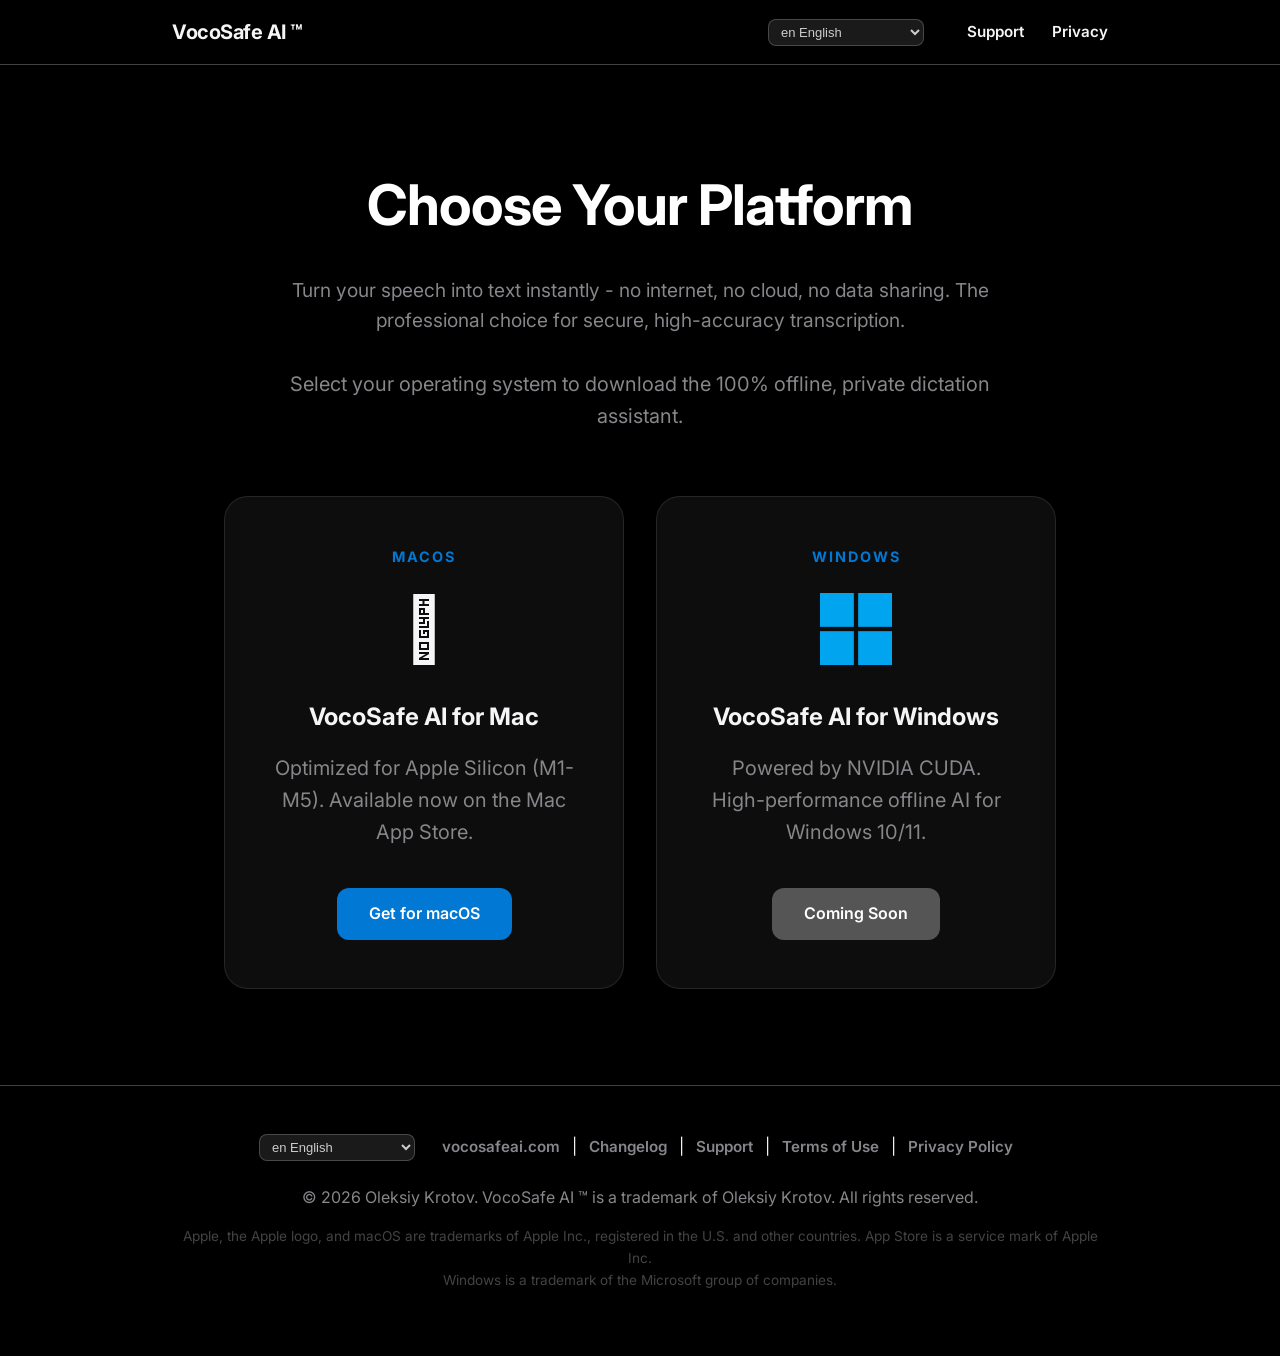
==== index.html @ f7837460 "Initial Release: VocoSafe AI Website v1.1.1 (Privacy & Footer updates)" ====
<!DOCTYPE html>
<html lang="en">
<head>
    <meta charset="UTF-8">
    <meta name="viewport" content="width=device-width, initial-scale=1.0">
    <title>VocoSafe AI &trade; - Select Your Platform</title>
    <link rel="stylesheet" href="style.css">
    <link href="https://fonts.googleapis.com/css2?family=Inter:wght@400;600;700&display=swap" rel="stylesheet">
    <style>
        .fork-container {
            display: flex;
            gap: 2rem;
            justify-content: center;
            align-items: stretch;
            margin-top: 4rem;
            flex-wrap: wrap;
        }
        .fork-card {
            background: rgba(255, 255, 255, 0.05);
            border: 1px solid rgba(255, 255, 255, 0.1);
            border-radius: 24px;
            padding: 3rem;
            width: 400px;
            text-align: center;
            transition: transform 0.3s ease, border-color 0.3s ease;
            text-decoration: none;
            color: inherit;
            display: flex;
            flex-direction: column;
            align-items: center;
        }
        .icon-container {
            height: 90px;
            display: flex;
            align-items: center;
            justify-content: center;
            margin-bottom: 1.5rem;
        }
        .fork-card:hover {
            transform: translateY(-10px);
            border-color: #0078d4;
            background: rgba(0, 120, 212, 0.05);
        }
        .platform-icon {
            font-size: 4rem;
            margin-bottom: 1.5rem;
            display: block;
        }
        .platform-label {
            font-size: 0.9rem;
            font-weight: bold;
            color: #0078d4;
            text-transform: uppercase;
            letter-spacing: 2px;
            margin-bottom: 1rem;
        }
        .btn-fork {
            display: inline-block;
            margin-top: auto;
            padding: 0.8rem 2rem;
            border-radius: 12px;
            font-weight: 600;
            background: #0078d4;
            color: white;
        }
        .lang-switcher {
            background: rgba(255,255,255,0.1);
            border: 1px solid rgba(255,255,255,0.2);
            color: #ccc;
            border-radius: 8px;
            padding: 4px 8px;
            font-size: 13px;
            cursor: pointer;
            margin-right: 15px;
            outline: none;
        }
        .lang-switcher:hover { border-color: #0078d4; }
        .lang-switcher option { background: #1a1a1a; color: #fff; }
    </style>
    <script>
        function changeLang(val) {
            console.log("Language changed to: " + val);
        }
    </script>
</head>
<body>
    <header>
        <div class="container">
            <div class="logo">VocoSafe AI &trade;</div>
            <nav>
                <select id="lang-select-header" class="lang-switcher" onchange="changeLang(this.value)">
                    <option value="en">en English</option>
                    <option value="ar">ar العربية</option>
                    <option value="de">de Deutsch</option>
                    <option value="es">es Español</option>
                    <option value="fr">fr Français</option>
                    <option value="hi">hi हिन्दी</option>
                    <option value="id">id Bahasa Indonesia</option>
                    <option value="it">it Italiano</option>
                    <option value="jp">jp 日本語</option>
                    <option value="ko">ko 한국어</option>
                    <option value="nl">nl Nederlands</option>
                    <option value="pl">pl Polski</option>
                    <option value="pt">pt Português</option>
                    <option value="ru">ru Русский</option>
                    <option value="tr">tr Türkçe</option>
                    <option value="uk">uk Українська</option>
                    <option value="vi">vi Tiếng Việt</option>
                    <option value="zh">zh 中文</option>
                </select>
                <a href="support.html">Support</a>
                <a href="privacy.html">Privacy</a>
            </nav>
        </div>
    </header>

    <section class="hero">
        <div class="container">
            <h1>Choose Your Platform</h1>
            <p style="font-size: 1.2rem; max-width: 800px; margin: 0 auto 2rem auto; line-height: 1.6;">
                Turn your speech into text instantly - no internet, no cloud, no data sharing. The professional choice for secure, high-accuracy transcription.
            </p>
            <p>Select your operating system to download the 100% offline, private dictation assistant.</p>
            
                        <div class="fork-container">
                <a href="mac.html" class="fork-card">
                    <div class="platform-label">macOS</div>
                    <div class="icon-container">
                        <span class="platform-icon" style="margin-bottom: 0;"></span>
                    </div>
                    <h2>VocoSafe AI for Mac</h2>
                    <p>Optimized for Apple Silicon (M1-M5). Available now on the Mac App Store.</p>
                    <span class="btn-fork">Get for macOS</span>
                </a>
                
                <a href="windows.html" class="fork-card">
                    <div class="platform-label">Windows</div>
                    <div class="icon-container">
                        <svg viewBox="0 0 100 100" width="4.5rem" height="4.5rem" style="margin: 0; display: block;">
                            <rect x="0" y="0" width="47" height="47" fill="#00a4ef"/>
                            <rect x="53" y="0" width="47" height="47" fill="#00a4ef"/>
                            <rect x="0" y="53" width="47" height="47" fill="#00a4ef"/>
                            <rect x="53" y="53" width="47" height="47" fill="#00a4ef"/>
                        </svg>
                    </div>
                    <h2>VocoSafe AI for Windows</h2>
                    <p>Powered by NVIDIA CUDA. High-performance offline AI for Windows 10/11.</p>
                    <span class="btn-fork" style="background: #555;">Coming Soon</span>
                </a>
            </div>
        </div>
    </section>

    <footer>
        <div class="container">
            <nav style="margin-bottom: 1.5rem;">
                <select id="lang-select-footer" class="lang-switcher" onchange="changeLang(this.value)">
                    <option value="en">en English</option>
                    <option value="ar">ar العربية</option>
                    <option value="de">de Deutsch</option>
                    <option value="es">es Español</option>
                    <option value="fr">fr Français</option>
                    <option value="hi">hi हिन्दी</option>
                    <option value="id">id Bahasa Indonesia</option>
                    <option value="it">it Italiano</option>
                    <option value="jp">jp 日本語</option>
                    <option value="ko">ko 한국어</option>
                    <option value="nl">nl Nederlands</option>
                    <option value="pl">pl Polski</option>
                    <option value="pt">pt Português</option>
                    <option value="ru">ru Русский</option>
                    <option value="tr">tr Türkçe</option>
                    <option value="uk">uk Українська</option>
                    <option value="vi">vi Tiếng Việt</option>
                    <option value="zh">zh 中文</option>
                </select>
                <a href="https://vocosafeai.com">vocosafeai.com</a> | 
                <a href="changelog.html">Changelog</a> | <a href="support.html">Support</a> | 
                <a href="terms.html">Terms of Use</a> | <a href="privacy.html">Privacy Policy</a>
            </nav>
            <p>&copy; 2026 Oleksiy Krotov. VocoSafe AI &trade; is a trademark of Oleksiy Krotov. All rights reserved.</p>
            <p class="small-text" style="opacity: 0.5; margin-top: 10px;">
                Apple, the Apple logo, and macOS are trademarks of Apple Inc., registered in the U.S. and other countries. App Store is a service mark of Apple Inc.<br>
                Windows is a trademark of the Microsoft group of companies.
            </p>
        </div>
    </footer>
</body>
</html>
---- style.css ----
/* Global Styles */
:root {
    --bg-color: #000000;
    --text-color: #f5f5f7;
    --text-dim: #86868b;
    --card-bg: #1d1d1f;
    --primary-btn: #2997ff;
    --primary-btn-hover: #0077ed;
    --border-color: #424245;
}

* {
    margin: 0;
    padding: 0;
    box-sizing: border-box;
}

body {
    font-family: 'Inter', -apple-system, BlinkMacSystemFont, "Segoe UI", Roboto, Helvetica, Arial, sans-serif;
    background-color: var(--bg-color);
    color: var(--text-color);
    line-height: 1.6;
}

h1, h2, h3 {
    font-weight: 700;
    margin-bottom: 1rem;
}

p {
    margin-bottom: 1.5rem;
    color: var(--text-dim);
}

.small-text {
    font-size: 0.85rem;
    color: var(--text-dim);
}

.center {
    text-align: center;
}

/* Layout & Components */
.container {
    max-width: 1000px;
    margin: 0 auto;
    padding: 0 2rem;
}

header {
    background-color: rgba(0, 0, 0, 0.8);
    backdrop-filter: blur(10px);
    position: sticky;
    top: 0;
    z-index: 100;
    border-bottom: 1px solid var(--border-color);
    padding: 1rem 0;
}

header .container {
    display: flex;
    justify-content: space-between;
    align-items: center;
}

.logo {
    font-size: 1.25rem;
    font-weight: 700;
    letter-spacing: -0.5px;
}

nav a {
    color: var(--text-color);
    text-decoration: none;
    margin-left: 1.5rem;
    font-weight: 600;
    font-size: 0.95rem;
    transition: color 0.2s;
}

nav a:hover, nav a.active {
    color: var(--primary-btn);
}

/* Buttons */
.btn-primary, .btn-secondary, .btn-sm {
    display: inline-block;
    padding: 0.75rem 1.5rem;
    border-radius: 8px;
    font-weight: 600;
    text-decoration: none;
    transition: background-color 0.2s, transform 0.1s;
}

.btn-primary {
    background-color: var(--primary-btn);
    color: white;
    border: none;
}

.btn-primary:hover {
    background-color: var(--primary-btn-hover);
}

.btn-secondary {
    background-color: var(--card-bg);
    color: white;
    border: 1px solid var(--border-color);
}

.btn-secondary:hover {
    background-color: var(--border-color);
}

.btn-sm {
    padding: 0.4rem 1rem;
    font-size: 0.9rem;
    background-color: var(--primary-btn);
    color: white;
}

.btn-sm:hover {
    background-color: var(--primary-btn-hover);
    color: white;
}

/* Hero Section */
.hero {
    text-align: center;
    padding: 6rem 0 2rem; /* reduced bottom padding */
}

.hero h1 {
    font-size: 3.5rem;
    letter-spacing: -1px;
    color: #fff;
    max-width: 800px;
    margin: 0 auto 1.5rem;
}

.hero p {
    font-size: 1.25rem;
    max-width: 700px; /* slightly wider */
    margin: 0 auto 2.5rem;
}

.cta-buttons {
    margin-bottom: 1.5rem;
}

/* Screenshot Section */
.screenshot {
    padding: 0 0 4rem;
    text-align: center;
}

.app-mockup {
    background-color: #111;
    border-radius: 20px;
    padding: 10px;
    border: 1px solid var(--border-color);
    box-shadow: 0 30px 60px rgba(0,0,0,0.5);
    max-width: 900px;
    margin: 0 auto;
    overflow: hidden;
}

.app-mockup img {
    width: 100%;
    height: auto;
    border-radius: 12px;
    display: block;
}

/* Features Grid */
.features, .pricing {
    padding: 4rem 0;
}

.features h2, .pricing h2 {
    text-align: center;
    font-size: 2.5rem;
    margin-bottom: 3rem;
    color: #fff;
}

.grid {
    display: grid;
    grid-template-columns: repeat(auto-fit, minmax(300px, 1fr));
    gap: 2rem;
}

.pricing-grid {
    display: grid;
    grid-template-columns: repeat(2, 1fr);
    gap: 2rem;
    max-width: 800px;
    margin: 0 auto;
}

.card-wide {
    grid-column: span 2;
}

.card {
    background-color: var(--card-bg);
    padding: 2.5rem;
    border-radius: 16px;
    border: 1px solid var(--border-color);
}

.card h3 {
    color: #fff;
    font-size: 1.25rem;
}

/* Pricing Special */
.pricing .card {
    text-align: center;
    position: relative;
    display: flex;
    flex-direction: column;
}

.pricing .price {
    font-size: 3rem;
    font-weight: 700;
    color: #fff;
    margin-bottom: 1rem;
}

.pricing .price span {
    font-size: 1.25rem;
    color: var(--text-dim);
    font-weight: 600;
}

.pricing .card.popular {
    border-color: var(--primary-btn);
    background-color: #222;
}

.badge {
    position: absolute;
    top: -12px;
    left: 50%;
    transform: translateX(-50%);
    background-color: var(--primary-btn);
    color: white;
    padding: 0.25rem 1rem;
    border-radius: 20px;
    font-size: 0.8rem;
    font-weight: 700;
    text-transform: uppercase;
}

.pricing .btn-primary, .pricing .btn-secondary {
    margin-top: auto; /* push to bottom */
}

/* Content Pages (Privacy, Support) */
.content-page {
    padding: 4rem 0;
}

.content-page h1 {
    font-size: 3rem;
    color: #fff;
    margin-bottom: 0.5rem;
}

.content-page h2 {
    color: #fff;
    margin-top: 3rem;
    border-bottom: 1px solid var(--border-color);
    padding-bottom: 0.5rem;
}

.content-page h3 {
    color: #fff;
    margin-top: 2rem;
}

.content-page ul {
    margin-bottom: 1.5rem;
    padding-left: 2rem;
    color: var(--text-dim);
}

.content-page ul li {
    margin-bottom: 0.5rem;
}

.content-page a {
    color: var(--primary-btn);
    text-decoration: none;
}

.content-page a:hover {
    text-decoration: underline;
}

.support-contact, .faq-section {
    background-color: var(--card-bg);
    padding: 2.5rem;
    border-radius: 16px;
    border: 1px solid var(--border-color);
    margin-top: 2rem;
}

.email-box {
    background-color: #000;
    padding: 1.5rem;
    border-radius: 8px;
    margin-bottom: 1rem;
    font-size: 1.2rem;
    text-align: center;
    border: 1px solid var(--border-color);
}

.email-box a {
    font-weight: 700;
}

.faq-item {
    margin-top: 2rem;
}

.faq-item h3 {
    margin-top: 0;
}

/* Footer */
footer {
    border-top: 1px solid var(--border-color);
    padding: 3rem 0;
    margin-top: 4rem;
    text-align: center;
}

footer p {
    margin-bottom: 1rem;
}

footer nav a {
    color: var(--text-dim);
    margin: 0 0.5rem;
}

footer nav a:hover {
    color: #fff;
}

/* Responsive */
@media (max-width: 768px) {
    header .container {
        flex-direction: column;
        gap: 1rem;
    }
    
    nav a {
        margin: 0 0.75rem;
    }
    
    .hero h1 {
        font-size: 2.5rem;
    }

    .pricing-grid {
        grid-template-columns: 1fr;
    }

    .card-wide {
        grid-column: span 1;
    }
}
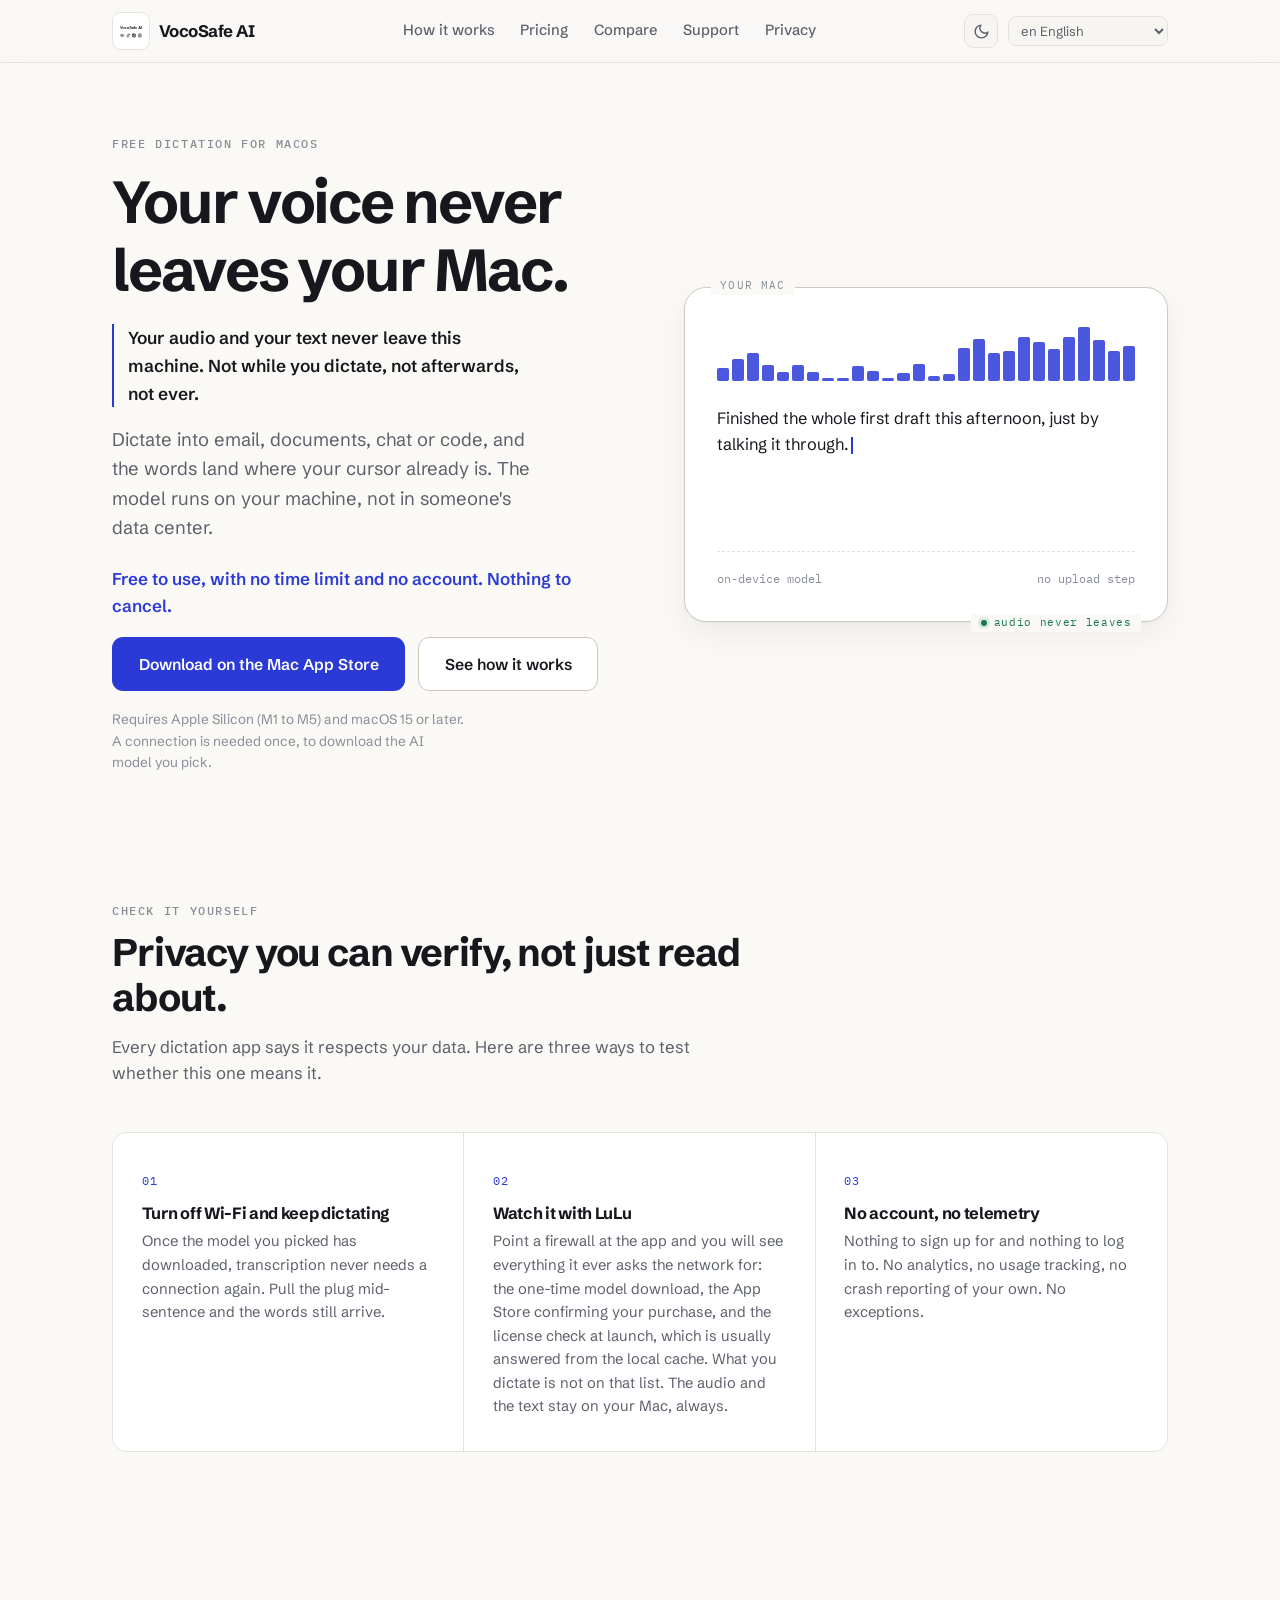
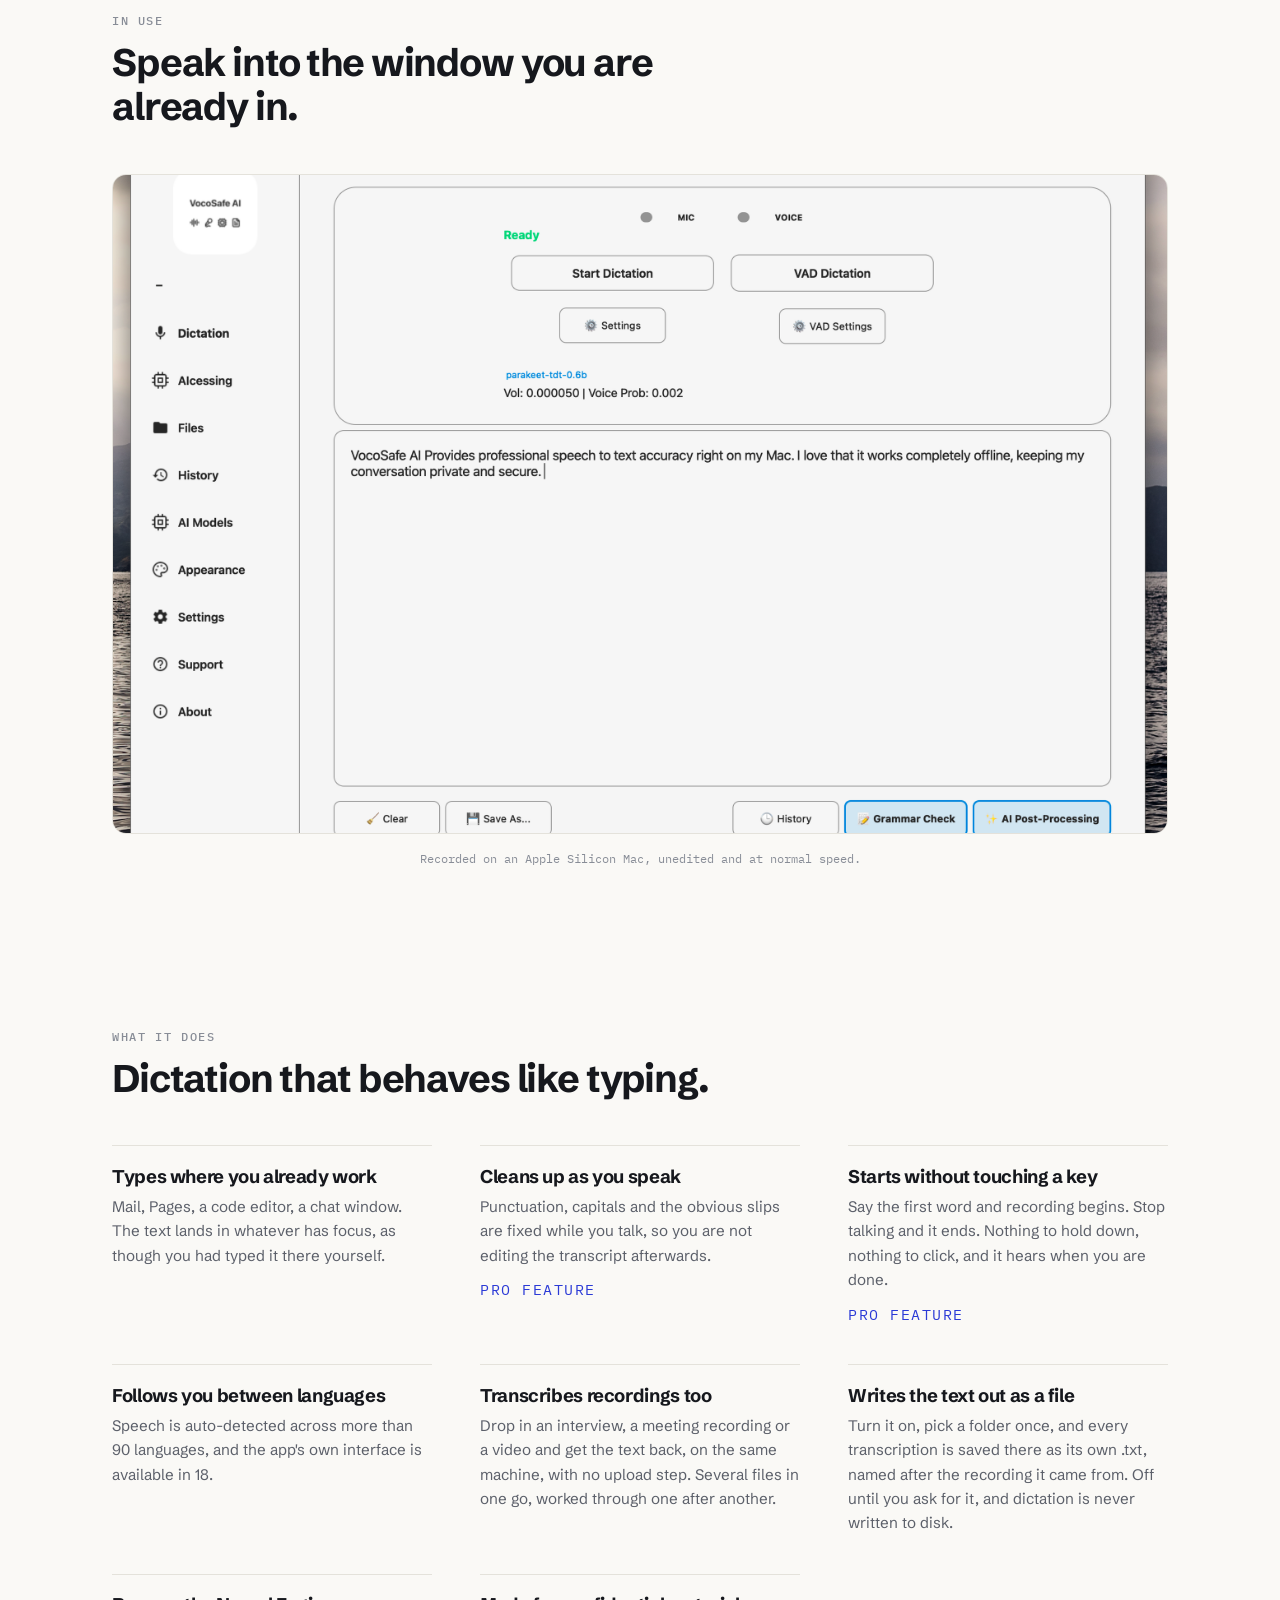
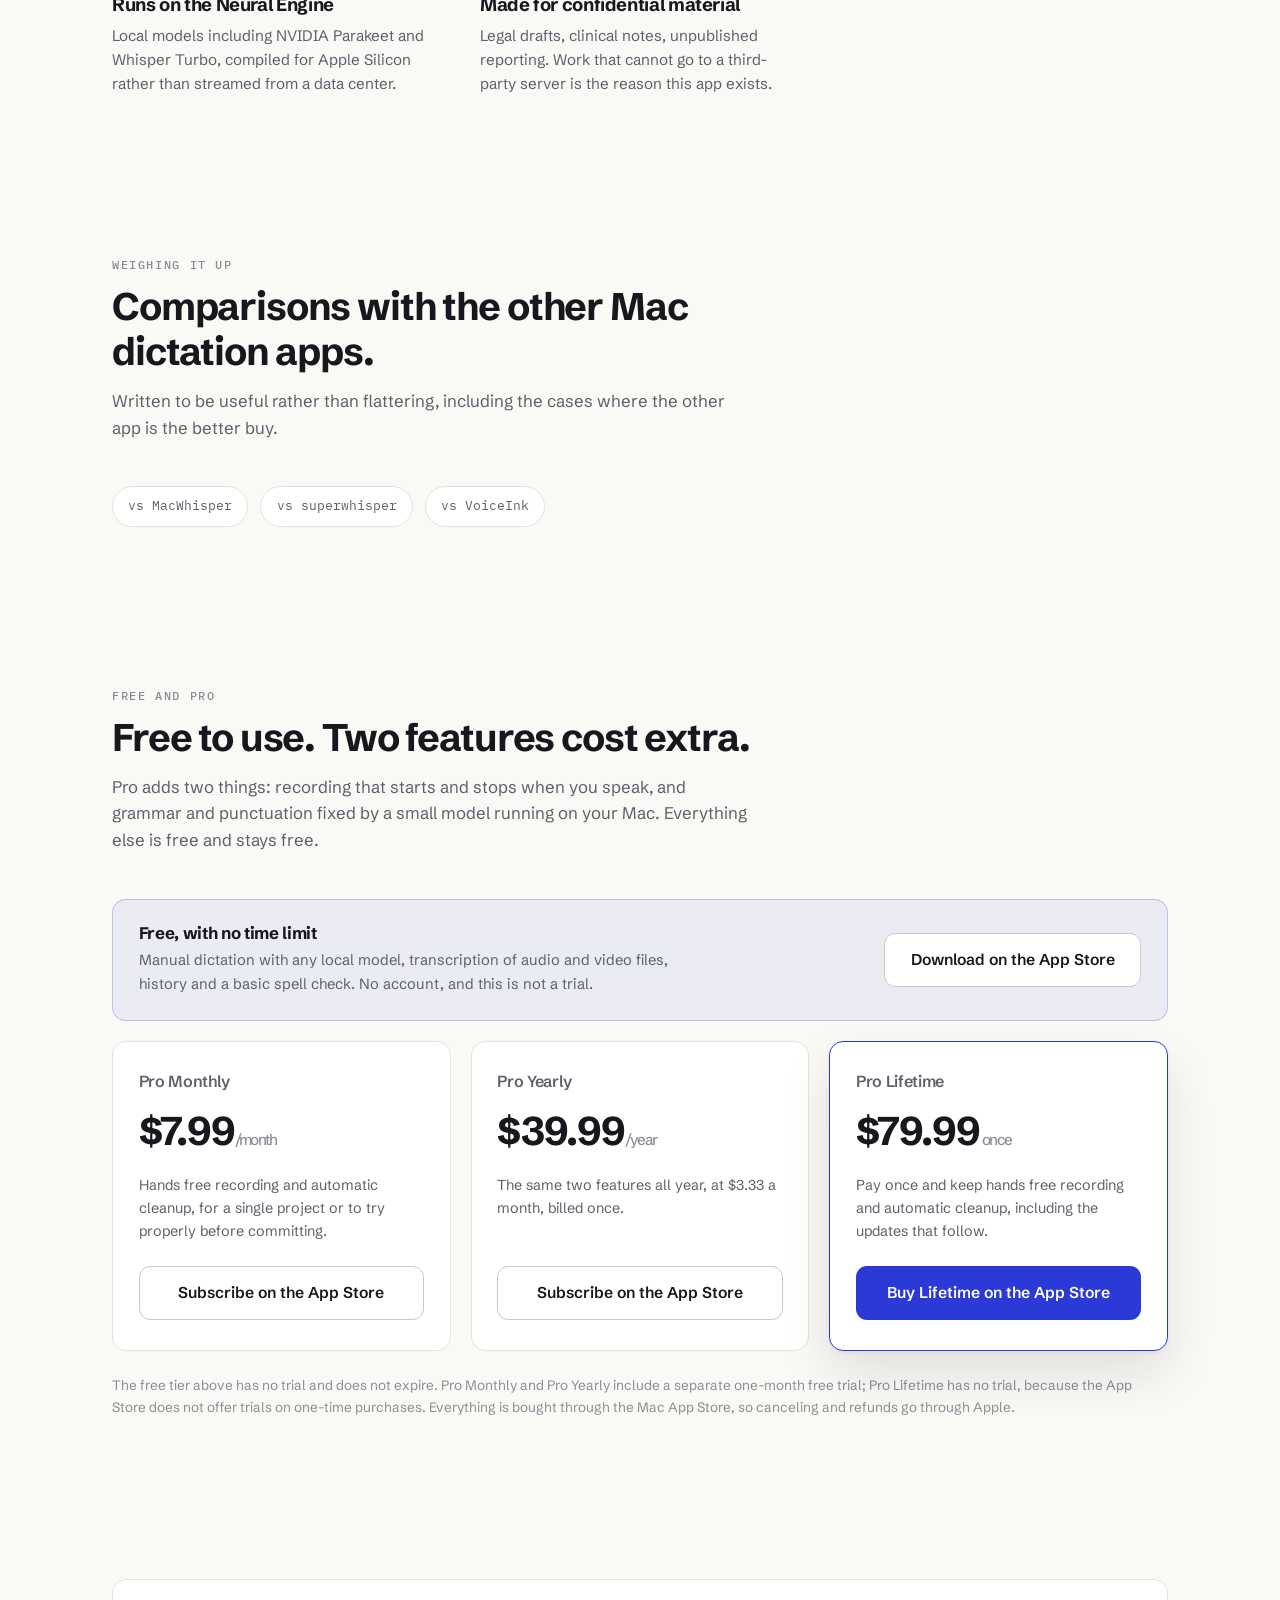
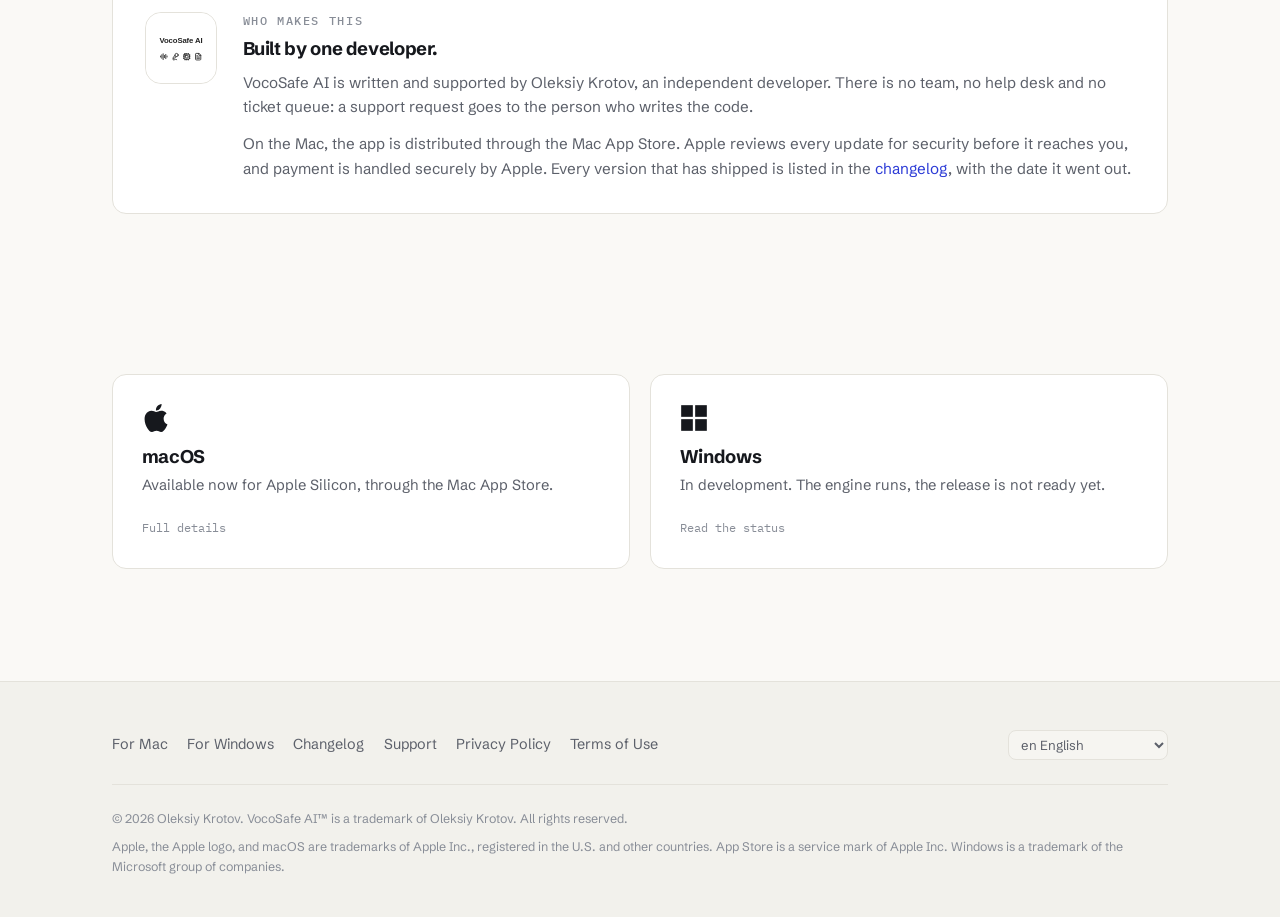
==== commit f57b1565: "website: publish" ====
--- a/index.html
+++ b/index.html
@@ -3,92 +3,86 @@
 <head>
     <meta charset="UTF-8">
     <meta name="viewport" content="width=device-width, initial-scale=1.0">
-    <title>VocoSafe AI &trade; - Select Your Platform</title>
+    <title>VocoSafe&nbsp;AI - free offline dictation for Mac</title>
+    <meta name="description" content="Free dictation for macOS that runs entirely on your own Mac. Speak and the text appears in whatever app you are using. No time limit, no account, no telemetry, nothing uploaded.">
+    <link rel="canonical" href="https://vocosafeai.com/">
+    <link rel="icon" type="image/png" sizes="32x32" href="images/favicon-32.png">
+    <link rel="apple-touch-icon" href="images/icon-180.png">
+    <meta property="og:type" content="website">
+    <meta property="og:site_name" content="VocoSafe AI">
+    <meta property="og:url" content="https://vocosafeai.com/">
+    <meta property="og:title" content="VocoSafe AI - free offline dictation for Mac">
+    <meta property="og:description" content="Free dictation for macOS that runs entirely on your own Mac. Speak and the text appears in whatever app you are using. No time limit, no account, no telemetry, nothing uploaded.">
+    <meta property="og:image" content="https://vocosafeai.com/images/og-image.png">
+    <meta property="og:image:width" content="1200">
+    <meta property="og:image:height" content="630">
+    <meta name="twitter:card" content="summary_large_image">
+    <meta name="twitter:title" content="VocoSafe AI - free offline dictation for Mac">
+    <meta name="twitter:description" content="Free dictation for macOS that runs entirely on your own Mac. Speak and the text appears in whatever app you are using. No time limit, no account, no telemetry, nothing uploaded.">
+    <meta name="twitter:image" content="https://vocosafeai.com/images/og-image.png">
+    <script>
+        // Runs before the first paint. As a file this would apply after
+        // it, and every dark-mode visitor would get a white flash.
+        (function () {
+            var forced = /[?&]theme=(light|dark)/.exec(location.search);
+            if (forced) {
+                document.documentElement.setAttribute("data-theme", forced[1]);
+                return;
+            }
+            try {
+                var saved = localStorage.getItem("vs-theme");
+                if (saved === "light" || saved === "dark") {
+                    document.documentElement.setAttribute("data-theme", saved);
+                }
+            } catch (e) {
+                // Private browsing blocks storage. Fall through to the system preference.
+            }
+        })();
+    </script>
+    <link rel="preconnect" href="https://fonts.googleapis.com">
+    <link rel="preconnect" href="https://fonts.gstatic.com" crossorigin>
+    <link href="https://fonts.googleapis.com/css2?family=Schibsted+Grotesk:wght@400;500;600;700&amp;family=IBM+Plex+Mono:wght@400;500&amp;display=swap" rel="stylesheet">
     <link rel="stylesheet" href="style.css">
-    <link href="https://fonts.googleapis.com/css2?family=Inter:wght@400;600;700&display=swap" rel="stylesheet">
-    <style>
-        .fork-container {
-            display: flex;
-            gap: 2rem;
-            justify-content: center;
-            align-items: stretch;
-            margin-top: 4rem;
-            flex-wrap: wrap;
-        }
-        .fork-card {
-            background: rgba(255, 255, 255, 0.05);
-            border: 1px solid rgba(255, 255, 255, 0.1);
-            border-radius: 24px;
-            padding: 3rem;
-            width: 400px;
-            text-align: center;
-            transition: transform 0.3s ease, border-color 0.3s ease;
-            text-decoration: none;
-            color: inherit;
-            display: flex;
-            flex-direction: column;
-            align-items: center;
-        }
-        .icon-container {
-            height: 90px;
-            display: flex;
-            align-items: center;
-            justify-content: center;
-            margin-bottom: 1.5rem;
-        }
-        .fork-card:hover {
-            transform: translateY(-10px);
-            border-color: #0078d4;
-            background: rgba(0, 120, 212, 0.05);
-        }
-        .platform-icon {
-            font-size: 4rem;
-            margin-bottom: 1.5rem;
-            display: block;
-        }
-        .platform-label {
-            font-size: 0.9rem;
-            font-weight: bold;
-            color: #0078d4;
-            text-transform: uppercase;
-            letter-spacing: 2px;
-            margin-bottom: 1rem;
-        }
-        .btn-fork {
-            display: inline-block;
-            margin-top: auto;
-            padding: 0.8rem 2rem;
-            border-radius: 12px;
-            font-weight: 600;
-            background: #0078d4;
-            color: white;
-        }
-        .lang-switcher {
-            background: rgba(255,255,255,0.1);
-            border: 1px solid rgba(255,255,255,0.2);
-            color: #ccc;
-            border-radius: 8px;
-            padding: 4px 8px;
-            font-size: 13px;
-            cursor: pointer;
-            margin-right: 15px;
-            outline: none;
-        }
-        .lang-switcher:hover { border-color: #0078d4; }
-        .lang-switcher option { background: #1a1a1a; color: #fff; }
-    </style>
-    <script>
-        function changeLang(val) {
-            console.log("Language changed to: " + val);
-        }
-    </script>
+    <script src="i18n.js"></script>
+    <script src="theme.js" defer></script>
+    <script src="hero-demo.js" defer></script>
 </head>
 <body>
+    <!-- Здесь была полоса акции, снята 01.09.2026 вместе с истечением скидки.
+         Как вернуть за одну правку, с готовой разметкой и списком мест:
+         /Users/startups/Desktop/AutoScribe/docs/current/marketing/PROMO_BANNER_snippet.md -->
+
     <header>
         <div class="container">
-            <div class="logo">VocoSafe AI &trade;</div>
-            <nav>
-                <select id="lang-select-header" class="lang-switcher" onchange="changeLang(this.value)">
+            <!-- The app's real mark, the same file the app loads for its own
+                 window (assets/logo_dark.svg and logo_light.svg). Two files
+                 rather than one: the badge is a solid plate, so the black
+                 version would disappear into a dark page. -->
+            <a href="index.html" class="logo" aria-label="VocoSafe AI, home">
+                <img class="logo-badge on-light" src="images/logo-light.svg" alt="" width="38" height="38">
+                <img class="logo-badge on-dark" src="images/logo-dark.svg" alt="" width="38" height="38">
+                <!-- The badge carries the name too, but even at this size it
+                     reads as a shape first, so the name is set beside it. -->
+                <span>VocoSafe&nbsp;AI</span>
+            </a>
+            <nav class="nav-main">
+                <a href="#how" data-i18n="nav_how">How it works</a>
+                <a href="#pricing" data-i18n="nav_pricing">Pricing</a>
+                <a href="macwhisper-alternative.html" data-i18n="nav_compare">Compare</a>
+                <a href="support.html" data-i18n="nav_support">Support</a>
+                <a href="privacy.html" data-i18n="nav_privacy">Privacy</a>
+            </nav>
+            <div class="nav-tools">
+                <button type="button" id="theme-toggle" class="theme-toggle" aria-label="Switch theme">
+                    <svg class="icon-moon" viewBox="0 0 24 24" fill="none" stroke="currentColor" stroke-width="2" stroke-linecap="round" stroke-linejoin="round" aria-hidden="true">
+                        <path d="M21 12.79A9 9 0 1 1 11.21 3 7 7 0 0 0 21 12.79z"></path>
+                    </svg>
+                    <svg class="icon-sun" viewBox="0 0 24 24" fill="none" stroke="currentColor" stroke-width="2" stroke-linecap="round" stroke-linejoin="round" aria-hidden="true">
+                        <circle cx="12" cy="12" r="4"></circle>
+                        <path d="M12 2v2M12 20v2M4.9 4.9l1.4 1.4M17.7 17.7l1.4 1.4M2 12h2M20 12h2M6.3 17.7l-1.4 1.4M19.1 4.9l-1.4 1.4"></path>
+                    </svg>
+                </button>
+                <select class="lang-switcher" onchange="changeLang(this.value)" aria-label="Language">
                     <option value="en">en English</option>
                     <option value="ar">ar العربية</option>
                     <option value="de">de Deutsch</option>
@@ -108,44 +102,236 @@
                     <option value="vi">vi Tiếng Việt</option>
                     <option value="zh">zh 中文</option>
                 </select>
-                <a href="support.html">Support</a>
-                <a href="privacy.html">Privacy</a>
-            </nav>
+            </div>
         </div>
     </header>
 
     <section class="hero">
         <div class="container">
-            <h1>Choose Your Platform</h1>
-            <p style="font-size: 1.2rem; max-width: 800px; margin: 0 auto 2rem auto; line-height: 1.6;">
-                Turn your speech into text instantly - no internet, no cloud, no data sharing. The professional choice for secure, high-accuracy transcription.
-            </p>
-            <p>Select your operating system to download the 100% offline, private dictation assistant.</p>
-            
-                        <div class="fork-container">
-                <a href="mac.html" class="fork-card">
-                    <div class="platform-label">macOS</div>
-                    <div class="icon-container">
-                        <span class="platform-icon" style="margin-bottom: 0;"></span>
+            <div class="hero-grid">
+                <div>
+                    <span class="eyebrow" data-i18n="hero_eyebrow">Free dictation for macOS</span>
+                    <h1 data-i18n="hero_title">Your voice never leaves your Mac.</h1>
+                    <p class="claim" data-i18n="hero_claim">Your audio and your text never leave this machine. Not while you dictate, not afterwards, not ever.</p>
+                    <p class="lede" data-i18n="hero_lede">Dictate into email, documents, chat or code, and the words land where your cursor already is. The model runs on your machine, not in someone's data center.</p>
+                    <!-- Above the buttons on purpose. Placed below them it fell
+                         past the fold on a laptop, which is where a visitor
+                         decides whether this costs money. -->
+                    <p class="hero-free" data-i18n="hero_free">Free to use, with no time limit and no account. Nothing to cancel.</p>
+                    <div class="hero-cta">
+                        <a href="https://apps.apple.com/us/app/vocosafe-ai/id6762440983" class="btn-primary" data-i18n="btn_download_mas">Download on the Mac App Store</a>
+                        <a href="#how" class="btn-secondary" data-i18n="btn_see_how">See how it works</a>
                     </div>
-                    <h2>VocoSafe AI for Mac</h2>
-                    <p>Optimized for Apple Silicon (M1-M5). Available now on the Mac App Store.</p>
-                    <span class="btn-fork">Get for macOS</span>
+                    <p class="hero-note" data-i18n="hero_req">Requires Apple Silicon (M1 to M5) and macOS 15 or later. A connection is needed once, to download the AI model you pick.</p>
+                </div>
+
+                <!-- The signature: the claim drawn as the thing the claim is
+                     about. Everything sits inside a labeled boundary, and the
+                     network label on that boundary is switched off. -->
+                <div class="boundary">
+                    <span class="boundary-tag" data-i18n="boundary_tag">Your Mac</span>
+                    <div class="wave" data-wave aria-hidden="true"></div>
+                    <p class="transcript"><span data-transcript></span><span class="caret" aria-hidden="true"></span></p>
+                    <div class="boundary-foot">
+                        <span data-i18n="boundary_engine">on-device model</span>
+                        <span data-i18n="boundary_sent">no upload step</span>
+                    </div>
+                    <span class="boundary-status">
+                        <span class="dot" aria-hidden="true"></span>
+                        <span data-i18n="boundary_network">audio never leaves</span>
+                    </span>
+                </div>
+            </div>
+        </div>
+    </section>
+
+    <section id="how">
+        <div class="container">
+            <div class="section-head">
+                <span class="eyebrow" data-i18n="proof_eyebrow">Check it yourself</span>
+                <h2 data-i18n="proof_title">Privacy you can verify, not just read about.</h2>
+                <p data-i18n="proof_lede">Every dictation app says it respects your data. Here are three ways to test whether this one means it.</p>
+            </div>
+            <div class="proof-list">
+                <div class="proof-item">
+                    <span class="proof-num">01</span>
+                    <h3 data-i18n="proof1_title">Turn off Wi-Fi and keep dictating</h3>
+                    <p data-i18n="proof1_desc">Once the model you picked has downloaded, transcription never needs a connection again. Pull the plug mid-sentence and the words still arrive.</p>
+                </div>
+                <div class="proof-item">
+                    <span class="proof-num">02</span>
+                    <h3 data-i18n="proof2_title">Watch it with LuLu</h3>
+                    <p data-i18n="proof2_desc">Point a firewall at the app and you will see everything it ever asks the network for: the one-time model download, the App Store confirming your purchase, and the license check at launch, which is usually answered from the local cache. What you dictate is not on that list. The audio and the text stay on your Mac, always.</p>
+                </div>
+                <div class="proof-item">
+                    <span class="proof-num">03</span>
+                    <h3 data-i18n="proof3_title">No account, no telemetry</h3>
+                    <p data-i18n="proof3_desc">Nothing to sign up for and nothing to log in to. No analytics, no usage tracking, no crash reporting of your own. No exceptions.</p>
+                </div>
+            </div>
+        </div>
+    </section>
+
+    <section class="demo">
+        <div class="container">
+            <div class="section-head">
+                <span class="eyebrow" data-i18n="demo_eyebrow">In use</span>
+                <h2 data-i18n="demo_title">Speak into the window you are already in.</h2>
+            </div>
+            <figure>
+                <video autoplay loop muted playsinline poster="images/app-screen.png">
+                    <source src="images/demo.mp4" type="video/mp4">
+                    <span data-i18n="video_fallback">Your browser does not support the video tag.</span>
+                </video>
+                <figcaption data-i18n="demo_caption">Recorded on an Apple Silicon Mac, unedited and at normal speed.</figcaption>
+            </figure>
+        </div>
+    </section>
+
+    <section>
+        <div class="container">
+            <div class="section-head">
+                <span class="eyebrow" data-i18n="features_eyebrow">What it does</span>
+                <h2 data-i18n="features_title">Dictation that behaves like typing.</h2>
+            </div>
+            <div class="features-list">
+                <div class="feature">
+                    <h3 data-i18n="feat_types_title">Types where you already work</h3>
+                    <p data-i18n="feat_types_desc">Mail, Pages, a code editor, a chat window. The text lands in whatever has focus, as though you had typed it there yourself.</p>
+                </div>
+                <!-- This one describes AI Processing, which is paid. Unlabeled
+                     it read as a free feature and a free user would have gone
+                     looking for it. -->
+                <div class="feature">
+                    <h3 data-i18n="feat_clean_title">Cleans up as you speak</h3>
+                    <p data-i18n="feat_clean_desc">Punctuation, capitals and the obvious slips are fixed while you talk, so you are not editing the transcript afterwards.</p>
+                    <p class="feature-tag" data-i18n="feat_tag_pro">Pro feature</p>
+                </div>
+                <div class="feature">
+                    <h3 data-i18n="feat_vad_title">Starts without touching a key</h3>
+                    <p data-i18n="feat_vad_desc">Say the first word and recording begins. Stop talking and it ends. Nothing to hold down, nothing to click, and it hears when you are done.</p>
+                    <p class="feature-tag" data-i18n="feat_tag_pro">Pro feature</p>
+                </div>
+                <div class="feature">
+                    <h3 data-i18n="feat_lang_title">Follows you between languages</h3>
+                    <p data-i18n="feat_lang_desc">Speech is auto-detected across more than 90 languages, and the app's own interface is available in 18.</p>
+                </div>
+                <div class="feature">
+                    <h3 data-i18n="feat_files_title">Transcribes recordings too</h3>
+                    <p data-i18n="feat_files_desc">Drop in an interview, a meeting recording or a video and get the text back, on the same machine, with no upload step. Several files in one go, worked through one after another.</p>
+                </div>
+                <div class="feature">
+                    <h3 data-i18n="feat_txt_title">Writes the text out as a file</h3>
+                    <p data-i18n="feat_txt_desc">Turn it on, pick a folder once, and every transcription is saved there as its own .txt, named after the recording it came from. Off until you ask for it, and dictation is never written to disk.</p>
+                </div>
+                <div class="feature">
+                    <h3 data-i18n="feat_models_title">Runs on the Neural Engine</h3>
+                    <p data-i18n="feat_models_desc">Local models including NVIDIA Parakeet and Whisper Turbo, compiled for Apple Silicon rather than streamed from a data center.</p>
+                </div>
+                <div class="feature">
+                    <h3 data-i18n="feat_conf_title">Made for confidential material</h3>
+                    <p data-i18n="feat_conf_desc">Legal drafts, clinical notes, unpublished reporting. Work that cannot go to a third-party server is the reason this app exists.</p>
+                </div>
+            </div>
+        </div>
+    </section>
+
+    <section>
+        <div class="container">
+            <div class="section-head">
+                <span class="eyebrow" data-i18n="compare_eyebrow">Weighing it up</span>
+                <h2 data-i18n="compare_title">Comparisons with the other Mac dictation apps.</h2>
+                <p data-i18n="compare_lede">Written to be useful rather than flattering, including the cases where the other app is the better buy.</p>
+            </div>
+            <div class="compare-strip">
+                <a href="macwhisper-alternative.html">vs MacWhisper</a>
+                <a href="superwhisper-alternative.html">vs superwhisper</a>
+                <a href="voiceink-alternative.html">vs VoiceInk</a>
+            </div>
+        </div>
+    </section>
+
+    <section id="pricing">
+        <div class="container">
+            <div class="section-head">
+                <span class="eyebrow" data-i18n="pricing_eyebrow">Free and Pro</span>
+                <h2 data-i18n="pricing_title">Free to use. Two features cost extra.</h2>
+                <p data-i18n="pricing_lede">Pro adds two things: recording that starts and stops when you speak, and grammar and punctuation fixed by a small model running on your Mac. Everything else is free and stays free.</p>
+            </div>
+            <!-- Deliberately not a fourth card in the grid. The container is
+                 capped at 1120px, so four 250px cards need 1060px of a 1056px
+                 track and always wrap to a stranded third row, orphaning the
+                 one card that carries the featured border. -->
+            <div class="free-strip">
+                <div>
+                    <h3 data-i18n="free_strip_title">Free, with no time limit</h3>
+                    <p data-i18n="free_strip_desc">Manual dictation with any local model, transcription of audio and video files, history and a basic spell check. No account, and this is not a trial.</p>
+                </div>
+                <a href="https://apps.apple.com/us/app/vocosafe-ai/id6762440983" class="btn-secondary" data-i18n="btn_download_free">Download on the App Store</a>
+            </div>
+            <div class="pricing-grid">
+                <div class="plan">
+                    <h3 data-i18n="plan_monthly_title">Pro Monthly</h3>
+                    <div class="price">$7.99<span class="per">/month</span></div>
+                    <p class="plan-desc" data-i18n="plan_monthly_desc">Hands free recording and automatic cleanup, for a single project or to try properly before committing.</p>
+                    <a href="https://apps.apple.com/us/app/vocosafe-ai/id6762440983" class="btn-secondary" data-i18n="btn_subscribe_mas">Subscribe on the App Store</a>
+                </div>
+                <div class="plan">
+                    <h3 data-i18n="plan_yearly_title">Pro Yearly</h3>
+                    <div class="price">$39.99<span class="per">/year</span></div>
+                    <p class="plan-desc" data-i18n="plan_yearly_desc">The same two features all year, at $3.33 a month, billed once.</p>
+                    <a href="https://apps.apple.com/us/app/vocosafe-ai/id6762440983" class="btn-secondary" data-i18n="btn_subscribe_mas">Subscribe on the App Store</a>
+                </div>
+                <!-- Акция закончилась 31.08.2026, цена откатилась сама через
+                     Temporary Price Change в ASC. Здесь она откатывается руками:
+                     сайт про истечение акции ничего не знает. -->
+                <div class="plan featured">
+                    <h3 data-i18n="plan_lifetime_title">Pro Lifetime</h3>
+                    <div class="price">$79.99<span class="per"> once</span></div>
+                    <p class="plan-desc" data-i18n="plan_lifetime_desc">Pay once and keep hands free recording and automatic cleanup, including the updates that follow.</p>
+                    <a href="https://apps.apple.com/us/app/vocosafe-ai/id6762440983" class="btn-primary" data-i18n="btn_buy_lifetime_mas">Buy Lifetime on the App Store</a>
+                </div>
+            </div>
+            <p class="small-text" style="margin-top: 1.5rem;" data-i18n="pricing_note">The free tier above has no trial and does not expire. Pro Monthly and Pro Yearly include a separate one-month free trial; Pro Lifetime has no trial, because the App Store does not offer trials on one-time purchases. Everything is bought through the Mac App Store, so canceling and refunds go through Apple.</p>
+        </div>
+    </section>
+
+    <section>
+        <div class="container">
+            <div class="maker">
+                <div class="maker-mark" aria-hidden="true">
+                    <img class="on-light" src="images/logo-light.svg" alt="" width="72" height="72">
+                    <img class="on-dark" src="images/logo-dark.svg" alt="" width="72" height="72">
+                </div>
+                <div>
+                    <span class="eyebrow" data-i18n="maker_eyebrow">Who makes this</span>
+                    <h3 style="margin: 0.5rem 0 0.7rem;" data-i18n="maker_title">Built by one developer.</h3>
+                    <p data-i18n="maker_desc">VocoSafe&nbsp;AI is written and supported by Oleksiy Krotov, an independent developer. There is no team, no help desk and no ticket queue: a support request goes to the person who writes the code.</p>
+                    <p data-i18n="maker_trust">On the Mac, the app is distributed through the Mac App Store. Apple reviews every update for security before it reaches you, and payment is handled securely by Apple. Every version that has shipped is listed in the <a href="changelog.html">changelog</a>, with the date it went out.</p>
+                </div>
+            </div>
+        </div>
+    </section>
+
+    <section>
+        <div class="container">
+            <div class="platform-row">
+                <a href="mac.html" class="platform-card">
+                    <svg viewBox="0 0 24 24" role="img" aria-label="macOS">
+                        <path d="M12.152 6.896c-.948 0-2.415-1.078-3.96-1.04-2.04.027-3.91 1.183-4.961 3.014-2.117 3.675-.546 9.103 1.519 12.09 1.013 1.454 2.208 3.09 3.792 3.039 1.52-.065 2.09-.987 3.935-.987 1.831 0 2.35.987 3.96.948 1.637-.026 2.676-1.48 3.676-2.948 1.156-1.688 1.636-3.325 1.662-3.415-.039-.013-3.182-1.221-3.22-4.857-.026-3.04 2.48-4.494 2.597-4.559-1.429-2.09-3.623-2.324-4.39-2.376-2-.156-3.675 1.09-4.61 1.09zM15.53 3.83c.843-1.012 1.4-2.427 1.246-3.83-1.206.052-2.662.805-3.532 1.818-.78.896-1.454 2.338-1.273 3.714 1.338.104 2.715-.688 3.559-1.701"/>
+                    </svg>
+                    <h3 data-i18n="platform_mac_h3">macOS</h3>
+                    <p data-i18n="platform_mac_p">Available now for Apple Silicon, through the Mac App Store.</p>
+                    <span class="status" data-i18n="platform_mac_status">Full details</span>
                 </a>
-                
-                <a href="windows.html" class="fork-card">
-                    <div class="platform-label">Windows</div>
-                    <div class="icon-container">
-                        <svg viewBox="0 0 100 100" width="4.5rem" height="4.5rem" style="margin: 0; display: block;">
-                            <rect x="0" y="0" width="47" height="47" fill="#00a4ef"/>
-                            <rect x="53" y="0" width="47" height="47" fill="#00a4ef"/>
-                            <rect x="0" y="53" width="47" height="47" fill="#00a4ef"/>
-                            <rect x="53" y="53" width="47" height="47" fill="#00a4ef"/>
-                        </svg>
-                    </div>
-                    <h2>VocoSafe AI for Windows</h2>
-                    <p>Powered by NVIDIA CUDA. High-performance offline AI for Windows 10/11.</p>
-                    <span class="btn-fork" style="background: #555;">Coming Soon</span>
+                <a href="windows.html" class="platform-card">
+                    <svg viewBox="0 0 24 24" role="img" aria-label="Windows">
+                        <rect x="1" y="1" width="10" height="10"/><rect x="13" y="1" width="10" height="10"/>
+                        <rect x="1" y="13" width="10" height="10"/><rect x="13" y="13" width="10" height="10"/>
+                    </svg>
+                    <h3 data-i18n="platform_win_h3">Windows</h3>
+                    <p data-i18n="platform_win_p">In development. The engine runs, the release is not ready yet.</p>
+                    <span class="status" data-i18n="platform_win_status">Read the status</span>
                 </a>
             </div>
         </div>
@@ -153,8 +339,16 @@
 
     <footer>
         <div class="container">
-            <nav style="margin-bottom: 1.5rem;">
-                <select id="lang-select-footer" class="lang-switcher" onchange="changeLang(this.value)">
+            <div class="footer-grid">
+                <div class="footer-links">
+                    <a href="mac.html" data-i18n="nav_mac">For Mac</a>
+                    <a href="windows.html" data-i18n="nav_windows_version">For Windows</a>
+                    <a href="changelog.html" data-i18n="footer_changelog">Changelog</a>
+                    <a href="support.html" data-i18n="nav_support">Support</a>
+                    <a href="privacy.html" data-i18n="footer_privacy">Privacy Policy</a>
+                    <a href="https://www.apple.com/legal/internet-services/itunes/dev/stdeula/" data-i18n="footer_terms">Terms of Use</a>
+                </div>
+                <select class="lang-switcher" onchange="changeLang(this.value)" aria-label="Language">
                     <option value="en">en English</option>
                     <option value="ar">ar العربية</option>
                     <option value="de">de Deutsch</option>
@@ -174,15 +368,11 @@
                     <option value="vi">vi Tiếng Việt</option>
                     <option value="zh">zh 中文</option>
                 </select>
-                <a href="https://vocosafeai.com">vocosafeai.com</a> | 
-                <a href="changelog.html">Changelog</a> | <a href="support.html">Support</a> | 
-                <a href="terms.html">Terms of Use</a> | <a href="privacy.html">Privacy Policy</a>
-            </nav>
-            <p>&copy; 2026 Oleksiy Krotov. VocoSafe AI &trade; is a trademark of Oleksiy Krotov. All rights reserved.</p>
-            <p class="small-text" style="opacity: 0.5; margin-top: 10px;">
-                Apple, the Apple logo, and macOS are trademarks of Apple Inc., registered in the U.S. and other countries. App Store is a service mark of Apple Inc.<br>
-                Windows is a trademark of the Microsoft group of companies.
-            </p>
+            </div>
+            <div class="legal">
+                <p data-i18n="footer_copyright">&copy; 2026 Oleksiy Krotov. VocoSafe&nbsp;AI&trade; is a trademark of Oleksiy Krotov. All rights reserved.</p>
+                <p style="margin-top: 0.5rem;">Apple, the Apple logo, and macOS are trademarks of Apple Inc., registered in the U.S. and other countries. App Store is a service mark of Apple Inc. Windows is a trademark of the Microsoft group of companies.</p>
+            </div>
         </div>
     </footer>
 </body>
--- a/style.css
+++ b/style.css
@@ -1,377 +1,633 @@
-/* Global Styles */
+/* VocoSafe AI
+   ---------------------------------------------------------------
+   The idea the whole site is built on: the boundary of your machine.
+   Everything the product does happens inside it, and the design makes
+   that boundary a visible structure rather than a claim in a paragraph.
+   Hence the framed hero, the hairline rules that read as edges, and the
+   monospace labels borrowed from the app's own status line.
+
+   Color is declared once, as tokens, in both themes. No page may
+   hardcode #fff or #000: that is what made the previous stylesheet
+   impossible to give a light theme, since half its text was pinned
+   white regardless of background.
+*/
+
+/* ---------- Tokens: light is the base ---------- */
 :root {
-    --bg-color: #000000;
-    --text-color: #f5f5f7;
-    --text-dim: #86868b;
-    --card-bg: #1d1d1f;
-    --primary-btn: #2997ff;
-    --primary-btn-hover: #0077ed;
-    --border-color: #424245;
-}
-
-* {
-    margin: 0;
-    padding: 0;
-    box-sizing: border-box;
-}
+    --bg:          #faf9f6;   /* warm paper: pure white glares beside the app's own chrome */
+    --bg-sunk:     #f2f1ec;
+    --surface:     #ffffff;
+    --surface-2:   #f6f5f1;
+    --border:      #e4e2db;
+    --border-firm: #cecabf;
+    --text:        #16181d;
+    --text-dim:    #5c606a;
+    --text-faint:  #888d97;
+    --accent:      #2b3ad6;   /* ultramarine, deliberately not the system blue every Mac site reaches for */
+    --accent-text: #ffffff;
+    --accent-soft: rgba(43, 58, 214, 0.07);
+    --accent-line: rgba(43, 58, 214, 0.24);
+    --ok:          #17784a;   /* reserved for the offline status, never decorative */
+    --ok-soft:     rgba(23, 120, 74, 0.12);
+    --shadow:      0 1px 2px rgba(20, 22, 28, 0.04), 0 12px 32px rgba(20, 22, 28, 0.06);
+    --shadow-lift: 0 2px 4px rgba(20, 22, 28, 0.06), 0 24px 48px rgba(20, 22, 28, 0.10);
+
+    --font-sans: "Schibsted Grotesk", -apple-system, BlinkMacSystemFont, "Segoe UI", Roboto, Helvetica, Arial, sans-serif;
+    --font-mono: "IBM Plex Mono", ui-monospace, SFMono-Regular, Menlo, monospace;
+
+    --wrap: 1120px;
+    --radius: 14px;
+    --radius-lg: 22px;
+}
+
+/* Dark when the system asks for it, unless the visitor overrode it. */
+@media (prefers-color-scheme: dark) {
+    :root:not([data-theme="light"]) {
+        --bg:          #0c0d10;
+        --bg-sunk:     #08090b;
+        --surface:     #14161a;
+        --surface-2:   #1a1d22;
+        --border:      #262a31;
+        --border-firm: #383d46;
+        --text:        #edeef1;
+        --text-dim:    #9ba1ac;
+        --text-faint:  #71777f;
+        --accent:      #8093ff;
+        --accent-text: #0c0d10;
+        --accent-soft: rgba(128, 147, 255, 0.12);
+        --accent-line: rgba(128, 147, 255, 0.32);
+        --ok:          #46c98b;
+        --ok-soft:     rgba(70, 201, 139, 0.14);
+        --shadow:      0 1px 2px rgba(0, 0, 0, 0.4), 0 12px 32px rgba(0, 0, 0, 0.35);
+        --shadow-lift: 0 2px 4px rgba(0, 0, 0, 0.45), 0 24px 48px rgba(0, 0, 0, 0.5);
+    }
+}
+
+/* The switch wins over the system, in both directions. */
+:root[data-theme="dark"] {
+    --bg:          #0c0d10;
+    --bg-sunk:     #08090b;
+    --surface:     #14161a;
+    --surface-2:   #1a1d22;
+    --border:      #262a31;
+    --border-firm: #383d46;
+    --text:        #edeef1;
+    --text-dim:    #9ba1ac;
+    --text-faint:  #71777f;
+    --accent:      #8093ff;
+    --accent-text: #0c0d10;
+    --accent-soft: rgba(128, 147, 255, 0.12);
+    --accent-line: rgba(128, 147, 255, 0.32);
+    --ok:          #46c98b;
+    --ok-soft:     rgba(70, 201, 139, 0.14);
+    --shadow:      0 1px 2px rgba(0, 0, 0, 0.4), 0 12px 32px rgba(0, 0, 0, 0.35);
+    --shadow-lift: 0 2px 4px rgba(0, 0, 0, 0.45), 0 24px 48px rgba(0, 0, 0, 0.5);
+}
+
+/* ---------- Base ---------- */
+* { margin: 0; padding: 0; box-sizing: border-box; }
+
+html { scroll-behavior: smooth; }
 
 body {
-    font-family: 'Inter', -apple-system, BlinkMacSystemFont, "Segoe UI", Roboto, Helvetica, Arial, sans-serif;
-    background-color: var(--bg-color);
-    color: var(--text-color);
+    font-family: var(--font-sans);
+    background-color: var(--bg);
+    color: var(--text);
     line-height: 1.6;
-}
-
-h1, h2, h3 {
+    font-size: 17px;
+    -webkit-font-smoothing: antialiased;
+}
+
+h1, h2, h3, h4 {
+    color: var(--text);
     font-weight: 700;
-    margin-bottom: 1rem;
-}
-
-p {
-    margin-bottom: 1.5rem;
-    color: var(--text-dim);
-}
-
-.small-text {
-    font-size: 0.85rem;
-    color: var(--text-dim);
-}
-
-.center {
-    text-align: center;
-}
-
-/* Layout & Components */
-.container {
-    max-width: 1000px;
-    margin: 0 auto;
-    padding: 0 2rem;
-}
-
+    letter-spacing: -0.02em;
+    line-height: 1.16;
+}
+h1 { font-size: clamp(2.3rem, 5vw, 3.7rem); letter-spacing: -0.035em; }
+h2 { font-size: clamp(1.7rem, 3.2vw, 2.4rem); letter-spacing: -0.03em; }
+h3 { font-size: 1.15rem; }
+
+p { color: var(--text-dim); }
+
+a { color: var(--accent); text-decoration: none; }
+a:hover { text-decoration: underline; }
+
+:focus-visible { outline: 2px solid var(--accent); outline-offset: 3px; border-radius: 4px; }
+
+@media (prefers-reduced-motion: reduce) {
+    html { scroll-behavior: auto; }
+    *, *::before, *::after {
+        animation-duration: 0.001ms !important;
+        animation-iteration-count: 1 !important;
+        transition-duration: 0.001ms !important;
+    }
+}
+
+/* ---------- Utility ---------- */
+.container { max-width: var(--wrap); margin: 0 auto; padding: 0 2rem; }
+.center { text-align: center; }
+.small-text { font-size: 0.85rem; color: var(--text-faint); }
+
+/* Monospace on purpose: the same voice the app uses for its status
+   line, marking machine-reported fact as distinct from marketing prose. */
+.eyebrow {
+    display: block;
+    font-family: var(--font-mono);
+    font-size: 0.72rem;
+    font-weight: 500;
+    letter-spacing: 0.14em;
+    text-transform: uppercase;
+    color: var(--text-faint);
+}
+
+/* ---------- Header ---------- */
 header {
-    background-color: rgba(0, 0, 0, 0.8);
-    backdrop-filter: blur(10px);
     position: sticky;
     top: 0;
     z-index: 100;
-    border-bottom: 1px solid var(--border-color);
-    padding: 1rem 0;
-}
-
+    background-color: color-mix(in srgb, var(--bg) 86%, transparent);
+    backdrop-filter: saturate(180%) blur(14px);
+    border-bottom: 1px solid var(--border);
+}
 header .container {
     display: flex;
+    align-items: center;
+    justify-content: space-between;
+    gap: 1.5rem;
+    height: 62px;
+}
+
+.logo {
+    display: inline-flex;
+    align-items: center;
+    gap: 0.55rem;
+    font-weight: 700;
+    font-size: 1.05rem;
+    letter-spacing: -0.03em;
+    color: var(--text);
+    white-space: nowrap;
+}
+.logo:hover { text-decoration: none; }
+/* The pale badge sits on a pale page, so it needs an edge of its own or
+   it dissolves into the header. */
+.logo-badge { width: 38px; height: 38px; border-radius: 9px; display: block; border: 1px solid var(--border); }
+.logo .on-dark { display: none; }
+:root[data-theme="dark"] .logo .on-light { display: none; }
+:root[data-theme="dark"] .logo .on-dark { display: block; }
+@media (prefers-color-scheme: dark) {
+    :root:not([data-theme="light"]) .logo .on-light { display: none; }
+    :root:not([data-theme="light"]) .logo .on-dark { display: block; }
+}
+
+.nav-main { display: flex; align-items: center; gap: 1.6rem; }
+.nav-main a { color: var(--text-dim); font-size: 0.92rem; font-weight: 500; white-space: nowrap; }
+.nav-main a:hover { color: var(--text); text-decoration: none; }
+.nav-main a.active { color: var(--text); }
+
+.nav-tools { display: flex; align-items: center; gap: 0.6rem; }
+
+.lang-switcher {
+    font-family: var(--font-sans);
+    background: var(--surface-2);
+    border: 1px solid var(--border);
+    color: var(--text-dim);
+    border-radius: 8px;
+    padding: 5px 8px;
+    font-size: 0.82rem;
+    cursor: pointer;
+}
+.lang-switcher:hover { border-color: var(--border-firm); color: var(--text); }
+
+.theme-toggle {
+    display: inline-flex;
+    align-items: center;
+    justify-content: center;
+    width: 34px; height: 34px;
+    border-radius: 9px;
+    border: 1px solid var(--border);
+    background: var(--surface-2);
+    color: var(--text-dim);
+    cursor: pointer;
+    padding: 0;
+}
+.theme-toggle:hover { border-color: var(--border-firm); color: var(--text); }
+.theme-toggle svg { width: 17px; height: 17px; display: block; }
+/* Show the icon for the theme the click would switch *to*. */
+.theme-toggle .icon-sun { display: none; }
+:root[data-theme="dark"] .theme-toggle .icon-sun { display: block; }
+:root[data-theme="dark"] .theme-toggle .icon-moon { display: none; }
+@media (prefers-color-scheme: dark) {
+    :root:not([data-theme="light"]) .theme-toggle .icon-sun { display: block; }
+    :root:not([data-theme="light"]) .theme-toggle .icon-moon { display: none; }
+}
+
+/* ---------- Promo banner ---------- */
+/* Используется на windows.html для статуса разработки. На index.html этой
+   полосой показывалась акция, снята 01.09.2026; стиль удалять нельзя, и не
+   только поэтому: полоса возвращается с каждой новой акцией.
+   Инструкция по возврату в docs/current/marketing/PROMO_BANNER_snippet.md */
+.promo-banner {
+    background: var(--accent-soft);
+    border-bottom: 1px solid var(--accent-line);
+    color: var(--text);
+    text-align: center;
+    padding: 9px 16px;
+    font-size: 0.86rem;
+    font-weight: 500;
+}
+
+/* ---------- Buttons ---------- */
+.btn-primary, .btn-secondary {
+    display: inline-flex;
+    align-items: center;
+    justify-content: center;
+    gap: 0.5rem;
+    padding: 0.85rem 1.6rem;
+    border-radius: 11px;
+    font-weight: 600;
+    font-size: 0.98rem;
+    border: 1px solid transparent;
+    cursor: pointer;
+    transition: transform 0.12s ease, background-color 0.15s ease, border-color 0.15s ease;
+}
+.btn-primary:hover, .btn-secondary:hover { text-decoration: none; transform: translateY(-1px); }
+.btn-primary { background: var(--accent); color: var(--accent-text); }
+.btn-primary:hover { background: color-mix(in srgb, var(--accent) 88%, var(--text)); }
+.btn-secondary { background: var(--surface); color: var(--text); border-color: var(--border-firm); }
+.btn-secondary:hover { background: var(--surface-2); }
+
+/* ---------- Sections ---------- */
+section { padding: 5rem 0; }
+.section-head { max-width: 640px; margin-bottom: 2.8rem; }
+.section-head h2 { margin: 0.6rem 0 0.9rem; }
+.section-head p { font-size: 1.05rem; }
+
+/* ---------- Hero: the signature ----------
+   The frame is the argument. Content sits inside a drawn boundary
+   labeled as the visitor's own machine, and the network label sits on
+   that boundary, switched off. It states the product's single claim in
+   the form the claim is about.
+*/
+.hero { padding: 4.5rem 0 3rem; }
+.hero-grid { display: grid; grid-template-columns: 1.05fr 1fr; gap: 4rem; align-items: center; }
+.hero h1 { margin: 0.9rem 0 1.2rem; }
+/* The single sentence the whole product rests on, so it is set apart from
+   the supporting copy rather than buried inside it. */
+.hero .claim {
+    font-size: 1.08rem;
+    font-weight: 600;
+    color: var(--text);
+    max-width: 38ch;
+    padding-left: 0.9rem;
+    border-left: 2px solid var(--accent);
+    margin-bottom: 1.1rem;
+}
+.hero .lede { font-size: 1.15rem; max-width: 38ch; }
+/* The price answer, and it has to read as an answer rather than as more
+   body copy: same weight as the lede, accent color, sitting directly above
+   the download button so it is read before the click, not after. */
+.hero-free {
+    margin-top: 1.4rem;
+    font-weight: 600;
+    color: var(--accent);
+    max-width: 42ch;
+}
+.hero-cta { display: flex; flex-wrap: wrap; gap: 0.8rem; margin: 1.1rem 0 1.1rem; }
+.hero-note { font-size: 0.85rem; color: var(--text-faint); max-width: 44ch; }
+
+.boundary {
+    position: relative;
+    border: 1px solid var(--border-firm);
+    border-radius: var(--radius-lg);
+    background: var(--surface);
+    padding: 2.4rem 2rem 2rem;
+    box-shadow: var(--shadow);
+}
+/* Labels straddling the frame edge, like callouts on a technical drawing. */
+.boundary-tag {
+    position: absolute;
+    top: -0.72rem;
+    left: 1.6rem;
+    background: var(--bg);
+    padding: 0 0.6rem;
+    font-family: var(--font-mono);
+    font-size: 0.7rem;
+    letter-spacing: 0.1em;
+    text-transform: uppercase;
+    color: var(--text-faint);
+}
+.boundary-status {
+    position: absolute;
+    bottom: -0.72rem;
+    right: 1.6rem;
+    background: var(--bg);
+    padding: 0 0.6rem;
+    display: flex;
+    align-items: center;
+    gap: 0.45rem;
+    font-family: var(--font-mono);
+    font-size: 0.7rem;
+    letter-spacing: 0.06em;
+    color: var(--ok);
+}
+.boundary-status .dot {
+    width: 6px; height: 6px; border-radius: 50%;
+    background: var(--ok);
+    box-shadow: 0 0 0 3px var(--ok-soft);
+}
+
+/* Heights come from hero-demo.js, one value per animation frame. The
+   transition smooths between frames so the bars glide instead of
+   stepping, which is the difference between a voice and a bar chart. */
+.wave { display: flex; align-items: flex-end; gap: 3px; height: 54px; margin-bottom: 1.5rem; }
+.wave span {
+    flex: 1;
+    background: var(--accent);
+    border-radius: 2px;
+    opacity: 0.85;
+    height: 7%;
+    min-height: 2px;
+    transition: height 90ms linear, opacity 200ms linear;
+}
+
+.transcript { font-size: 1.02rem; color: var(--text); line-height: 1.6; min-height: 7.5em; }
+.transcript .caret {
+    display: inline-block;
+    width: 2px; height: 1.05em;
+    background: var(--accent);
+    vertical-align: text-bottom;
+    margin-left: 2px;
+    animation: blink 1.1s steps(1) infinite;
+}
+@keyframes blink { 0%, 49% { opacity: 1; } 50%, 100% { opacity: 0; } }
+
+.boundary-foot {
+    margin-top: 1.5rem;
+    padding-top: 1.1rem;
+    border-top: 1px dashed var(--border);
+    font-family: var(--font-mono);
+    font-size: 0.74rem;
+    color: var(--text-faint);
+    display: flex;
+    justify-content: space-between;
+    gap: 1rem;
+    flex-wrap: wrap;
+}
+
+/* ---------- Proof ---------- */
+.proof-list {
+    display: grid;
+    grid-template-columns: repeat(auto-fit, minmax(min(260px, 100%), 1fr));
+    border: 1px solid var(--border);
+    border-radius: var(--radius);
+    overflow: hidden;
+    background: var(--surface);
+}
+.proof-item { padding: 2rem 1.8rem; border-right: 1px solid var(--border); }
+.proof-item:last-child { border-right: none; }
+.proof-item h3 { margin: 0.7rem 0 0.5rem; font-size: 1.02rem; }
+.proof-item p { font-size: 0.92rem; }
+.proof-num { font-family: var(--font-mono); font-size: 0.72rem; color: var(--accent); letter-spacing: 0.08em; }
+@media (max-width: 860px) {
+    .proof-item { border-right: none; border-bottom: 1px solid var(--border); }
+    .proof-item:last-child { border-bottom: none; }
+}
+
+/* ---------- Demo ----------
+   Full width and unframed: the recording already contains a Mac bezel,
+   and wrapping it in a second frame is what made the app window inside
+   read at postage-stamp size. */
+.demo figure { margin: 0; }
+.demo video, .demo img {
+    width: 100%;
+    height: auto;
+    display: block;
+    border-radius: var(--radius);
+    border: 1px solid var(--border);
+    background: var(--surface-2);
+}
+.demo figcaption {
+    margin-top: 0.9rem;
+    font-family: var(--font-mono);
+    font-size: 0.75rem;
+    color: var(--text-faint);
+    text-align: center;
+}
+
+/* ---------- Features ---------- */
+.features-list { display: grid; grid-template-columns: repeat(auto-fit, minmax(min(300px, 100%), 1fr)); gap: 2.4rem 3rem; }
+.feature { padding-top: 1.2rem; border-top: 1px solid var(--border); }
+.feature h3 { margin-bottom: 0.5rem; }
+.feature p { font-size: 0.95rem; }
+/* Marks the two features that cost money, so the free reader is not left
+   hunting for something that was never theirs. */
+.feature-tag {
+    margin-top: 0.6rem;
+    font-family: var(--font-mono);
+    font-size: 0.68rem;
+    letter-spacing: 0.1em;
+    text-transform: uppercase;
+    color: var(--accent);
+}
+
+/* ---------- Cards ---------- */
+.card { background: var(--surface); border: 1px solid var(--border); border-radius: var(--radius); padding: 2rem; }
+
+/* ---------- Pricing ---------- */
+.pricing-grid {
+    display: grid;
+    grid-template-columns: repeat(auto-fit, minmax(min(250px, 100%), 1fr));
+    gap: 1.25rem;
+    align-items: stretch;
+}
+.plan {
+    background: var(--surface);
+    border: 1px solid var(--border);
+    border-radius: var(--radius);
+    padding: 1.9rem 1.6rem;
+    display: flex;
+    flex-direction: column;
+    position: relative;
+}
+/* The free tier, above the paid grid and deliberately unlike it: a single
+   wide band rather than a fourth card, so it reads as the starting point
+   instead of as the cheapest of four plans. */
+.free-strip {
+    display: flex;
+    flex-wrap: wrap;
+    align-items: center;
+    justify-content: space-between;
+    gap: 1.25rem 2rem;
+    background: var(--accent-soft);
+    border: 1px solid var(--accent-line);
+    border-radius: var(--radius);
+    padding: 1.5rem 1.6rem;
+    margin-bottom: 1.25rem;
+}
+.free-strip h3 { font-size: 1.05rem; margin-bottom: 0.35rem; }
+.free-strip p { font-size: 0.92rem; margin: 0; max-width: 62ch; }
+.free-strip .btn-secondary { flex-shrink: 0; }
+.plan.featured { border-color: var(--accent); box-shadow: var(--shadow-lift); }
+.plan h3 { font-size: 1rem; font-weight: 600; color: var(--text-dim); }
+.plan .price { font-size: 2.5rem; font-weight: 700; letter-spacing: -0.04em; color: var(--text); margin: 0.5rem 0 0.1rem; }
+.plan .price s { font-size: 1.25rem; font-weight: 500; color: var(--text-faint); margin-right: 0.4rem; }
+.plan .price .per { font-size: 0.95rem; font-weight: 500; color: var(--text-faint); }
+.plan .plan-desc { font-size: 0.9rem; margin: 0.6rem 0 1.4rem; }
+.plan .btn-primary, .plan .btn-secondary { margin-top: auto; width: 100%; }
+.plan-badge {
+    position: absolute;
+    top: -0.7rem;
+    left: 1.5rem;
+    background: var(--accent);
+    color: var(--accent-text);
+    font-family: var(--font-mono);
+    font-size: 0.66rem;
+    letter-spacing: 0.1em;
+    text-transform: uppercase;
+    padding: 0.2rem 0.6rem;
+    border-radius: 6px;
+}
+
+/* ---------- Maker ---------- */
+.maker {
+    display: grid;
+    grid-template-columns: auto 1fr;
+    gap: 1.6rem;
+    align-items: start;
+    background: var(--surface);
+    border: 1px solid var(--border);
+    border-radius: var(--radius);
+    padding: 2rem;
+}
+.maker-mark { width: 72px; height: 72px; flex: none; }
+.maker-mark img { width: 72px; height: 72px; border-radius: 16px; display: block; border: 1px solid var(--border); }
+.maker-mark .on-dark { display: none; }
+:root[data-theme="dark"] .maker-mark .on-light { display: none; }
+:root[data-theme="dark"] .maker-mark .on-dark { display: block; }
+@media (prefers-color-scheme: dark) {
+    :root:not([data-theme="light"]) .maker-mark .on-light { display: none; }
+    :root:not([data-theme="light"]) .maker-mark .on-dark { display: block; }
+}
+.maker p { font-size: 0.95rem; }
+.maker p + p { margin-top: 0.8rem; }
+@media (max-width: 620px) { .maker { grid-template-columns: 1fr; } }
+
+/* ---------- Compare strip ---------- */
+.compare-strip { display: flex; flex-wrap: wrap; gap: 0.75rem; }
+.compare-strip a {
+    font-family: var(--font-mono);
+    font-size: 0.8rem;
+    padding: 0.55rem 0.95rem;
+    border: 1px solid var(--border);
+    border-radius: 999px;
+    color: var(--text-dim);
+    background: var(--surface);
+}
+.compare-strip a:hover { border-color: var(--accent); color: var(--accent); text-decoration: none; }
+
+/* ---------- Platform cards ---------- */
+.platform-row { display: grid; grid-template-columns: repeat(auto-fit, minmax(min(280px, 100%), 1fr)); gap: 1.25rem; }
+.platform-card {
+    display: block;
+    background: var(--surface);
+    border: 1px solid var(--border);
+    border-radius: var(--radius);
+    padding: 1.8rem;
+    color: inherit;
+    transition: border-color 0.15s ease, transform 0.15s ease;
+}
+.platform-card:hover { border-color: var(--accent); transform: translateY(-2px); text-decoration: none; }
+.platform-card h3 { margin: 0.9rem 0 0.4rem; }
+.platform-card p { font-size: 0.92rem; margin-bottom: 0.9rem; }
+.platform-card .status { font-family: var(--font-mono); font-size: 0.74rem; color: var(--text-faint); }
+.platform-card svg { width: 28px; height: 28px; display: block; fill: var(--text); }
+
+/* ---------- Content pages ---------- */
+.content-page { padding: 4rem 0 5rem; }
+.content-page h1 { margin-bottom: 0.6rem; }
+.content-page h2 { margin-top: 3rem; padding-bottom: 0.5rem; border-bottom: 1px solid var(--border); }
+.content-page h3 { margin-top: 2rem; }
+.content-page p { margin-bottom: 1.2rem; }
+.content-page ul { margin: 0 0 1.4rem 1.4rem; color: var(--text-dim); }
+.content-page ul li { margin-bottom: 0.45rem; }
+
+.support-contact, .faq-section {
+    background: var(--surface);
+    border: 1px solid var(--border);
+    border-radius: var(--radius);
+    padding: 2rem;
+    margin-top: 2rem;
+}
+.email-box {
+    background: var(--surface-2);
+    border: 1px solid var(--border);
+    padding: 1.2rem;
+    border-radius: 10px;
+    text-align: center;
+    margin-bottom: 1rem;
+}
+.faq-item { margin-top: 1.8rem; }
+.faq-item h3 { margin-top: 0; }
+
+/* ---------- Changelog ---------- */
+.release {
+    background: var(--surface);
+    border: 1px solid var(--border);
+    border-radius: var(--radius);
+    padding: 1.8rem 2rem;
+    margin-top: 1.5rem;
+}
+.release-header {
+    display: flex;
+    align-items: baseline;
+    justify-content: space-between;
+    gap: 1rem;
+    flex-wrap: wrap;
+    border-bottom: 1px solid var(--border);
+    padding-bottom: 0.9rem;
+    margin-bottom: 1.2rem;
+}
+.release-header h2 { margin: 0; border-bottom: none; padding-bottom: 0; font-size: 1.45rem; }
+.release-header .date { font-family: var(--font-mono); color: var(--text-faint); font-size: 0.78rem; }
+.release-content h3 { margin-top: 0; font-size: 1rem; color: var(--accent); }
+.release-content ul { margin-bottom: 0; }
+.release-content ul li strong { color: var(--text); }
+
+/* ---------- Footer ---------- */
+footer {
+    border-top: 1px solid var(--border);
+    background: var(--bg-sunk);
+    padding: 3rem 0 2.5rem;
+    margin-top: 2rem;
+}
+.footer-grid {
+    display: flex;
+    flex-wrap: wrap;
+    gap: 1.5rem 2rem;
     justify-content: space-between;
     align-items: center;
-}
-
-.logo {
-    font-size: 1.25rem;
-    font-weight: 700;
-    letter-spacing: -0.5px;
-}
-
-nav a {
-    color: var(--text-color);
-    text-decoration: none;
-    margin-left: 1.5rem;
-    font-weight: 600;
-    font-size: 0.95rem;
-    transition: color 0.2s;
-}
-
-nav a:hover, nav a.active {
-    color: var(--primary-btn);
-}
-
-/* Buttons */
-.btn-primary, .btn-secondary, .btn-sm {
-    display: inline-block;
-    padding: 0.75rem 1.5rem;
-    border-radius: 8px;
-    font-weight: 600;
-    text-decoration: none;
-    transition: background-color 0.2s, transform 0.1s;
-}
-
-.btn-primary {
-    background-color: var(--primary-btn);
-    color: white;
-    border: none;
-}
-
-.btn-primary:hover {
-    background-color: var(--primary-btn-hover);
-}
-
-.btn-secondary {
-    background-color: var(--card-bg);
-    color: white;
-    border: 1px solid var(--border-color);
-}
-
-.btn-secondary:hover {
-    background-color: var(--border-color);
-}
-
-.btn-sm {
-    padding: 0.4rem 1rem;
-    font-size: 0.9rem;
-    background-color: var(--primary-btn);
-    color: white;
-}
-
-.btn-sm:hover {
-    background-color: var(--primary-btn-hover);
-    color: white;
-}
-
-/* Hero Section */
-.hero {
-    text-align: center;
-    padding: 6rem 0 2rem; /* reduced bottom padding */
-}
-
-.hero h1 {
-    font-size: 3.5rem;
-    letter-spacing: -1px;
-    color: #fff;
-    max-width: 800px;
-    margin: 0 auto 1.5rem;
-}
-
-.hero p {
-    font-size: 1.25rem;
-    max-width: 700px; /* slightly wider */
-    margin: 0 auto 2.5rem;
-}
-
-.cta-buttons {
-    margin-bottom: 1.5rem;
-}
-
-/* Screenshot Section */
-.screenshot {
-    padding: 0 0 4rem;
-    text-align: center;
-}
-
-.app-mockup {
-    background-color: #111;
-    border-radius: 20px;
-    padding: 10px;
-    border: 1px solid var(--border-color);
-    box-shadow: 0 30px 60px rgba(0,0,0,0.5);
-    max-width: 900px;
-    margin: 0 auto;
-    overflow: hidden;
-}
-
-.app-mockup img {
-    width: 100%;
-    height: auto;
-    border-radius: 12px;
-    display: block;
-}
-
-/* Features Grid */
-.features, .pricing {
-    padding: 4rem 0;
-}
-
-.features h2, .pricing h2 {
-    text-align: center;
-    font-size: 2.5rem;
-    margin-bottom: 3rem;
-    color: #fff;
-}
-
-.grid {
-    display: grid;
-    grid-template-columns: repeat(auto-fit, minmax(300px, 1fr));
-    gap: 2rem;
-}
-
-.pricing-grid {
-    display: grid;
-    grid-template-columns: repeat(2, 1fr);
-    gap: 2rem;
-    max-width: 800px;
-    margin: 0 auto;
-}
-
-.card-wide {
-    grid-column: span 2;
-}
-
-.card {
-    background-color: var(--card-bg);
-    padding: 2.5rem;
-    border-radius: 16px;
-    border: 1px solid var(--border-color);
-}
-
-.card h3 {
-    color: #fff;
-    font-size: 1.25rem;
-}
-
-/* Pricing Special */
-.pricing .card {
-    text-align: center;
-    position: relative;
-    display: flex;
-    flex-direction: column;
-}
-
-.pricing .price {
-    font-size: 3rem;
-    font-weight: 700;
-    color: #fff;
-    margin-bottom: 1rem;
-}
-
-.pricing .price span {
-    font-size: 1.25rem;
-    color: var(--text-dim);
-    font-weight: 600;
-}
-
-.pricing .card.popular {
-    border-color: var(--primary-btn);
-    background-color: #222;
-}
-
-.badge {
-    position: absolute;
-    top: -12px;
-    left: 50%;
-    transform: translateX(-50%);
-    background-color: var(--primary-btn);
-    color: white;
-    padding: 0.25rem 1rem;
-    border-radius: 20px;
-    font-size: 0.8rem;
-    font-weight: 700;
-    text-transform: uppercase;
-}
-
-.pricing .btn-primary, .pricing .btn-secondary {
-    margin-top: auto; /* push to bottom */
-}
-
-/* Content Pages (Privacy, Support) */
-.content-page {
-    padding: 4rem 0;
-}
-
-.content-page h1 {
-    font-size: 3rem;
-    color: #fff;
-    margin-bottom: 0.5rem;
-}
-
-.content-page h2 {
-    color: #fff;
-    margin-top: 3rem;
-    border-bottom: 1px solid var(--border-color);
-    padding-bottom: 0.5rem;
-}
-
-.content-page h3 {
-    color: #fff;
-    margin-top: 2rem;
-}
-
-.content-page ul {
-    margin-bottom: 1.5rem;
-    padding-left: 2rem;
-    color: var(--text-dim);
-}
-
-.content-page ul li {
-    margin-bottom: 0.5rem;
-}
-
-.content-page a {
-    color: var(--primary-btn);
-    text-decoration: none;
-}
-
-.content-page a:hover {
-    text-decoration: underline;
-}
-
-.support-contact, .faq-section {
-    background-color: var(--card-bg);
-    padding: 2.5rem;
-    border-radius: 16px;
-    border: 1px solid var(--border-color);
-    margin-top: 2rem;
-}
-
-.email-box {
-    background-color: #000;
-    padding: 1.5rem;
-    border-radius: 8px;
-    margin-bottom: 1rem;
-    font-size: 1.2rem;
-    text-align: center;
-    border: 1px solid var(--border-color);
-}
-
-.email-box a {
-    font-weight: 700;
-}
-
-.faq-item {
-    margin-top: 2rem;
-}
-
-.faq-item h3 {
-    margin-top: 0;
-}
-
-/* Footer */
-footer {
-    border-top: 1px solid var(--border-color);
-    padding: 3rem 0;
-    margin-top: 4rem;
-    text-align: center;
-}
-
-footer p {
-    margin-bottom: 1rem;
-}
-
-footer nav a {
-    color: var(--text-dim);
-    margin: 0 0.5rem;
-}
-
-footer nav a:hover {
-    color: #fff;
-}
-
-/* Responsive */
-@media (max-width: 768px) {
-    header .container {
-        flex-direction: column;
-        gap: 1rem;
-    }
-    
-    nav a {
-        margin: 0 0.75rem;
-    }
-    
-    .hero h1 {
-        font-size: 2.5rem;
-    }
-
-    .pricing-grid {
-        grid-template-columns: 1fr;
-    }
-
-    .card-wide {
-        grid-column: span 1;
-    }
-}
+    padding-bottom: 1.5rem;
+    border-bottom: 1px solid var(--border);
+}
+.footer-links { display: flex; flex-wrap: wrap; gap: 1.2rem; }
+.footer-links a { color: var(--text-dim); font-size: 0.9rem; }
+.footer-links a:hover { color: var(--text); text-decoration: none; }
+footer .legal { margin-top: 1.5rem; font-size: 0.78rem; }
+footer .legal p { color: var(--text-faint); font-size: 0.78rem; }
+
+/* ---------- Responsive ---------- */
+@media (max-width: 900px) {
+    .hero-grid { grid-template-columns: 1fr; gap: 2.5rem; }
+    .hero .lede { max-width: none; }
+    section { padding: 4rem 0; }
+}
+@media (max-width: 700px) {
+    body { font-size: 16px; }
+    .container { padding: 0 1.25rem; }
+    header .container { height: auto; padding-top: 0.7rem; padding-bottom: 0.7rem; flex-wrap: wrap; }
+    .nav-main { order: 3; width: 100%; gap: 1.1rem; overflow-x: auto; padding-bottom: 0.2rem; }
+    .hero { padding: 2.5rem 0 2rem; }
+    .boundary { padding: 2rem 1.3rem 1.6rem; }
+    .plan .price { font-size: 2.2rem; }
+}
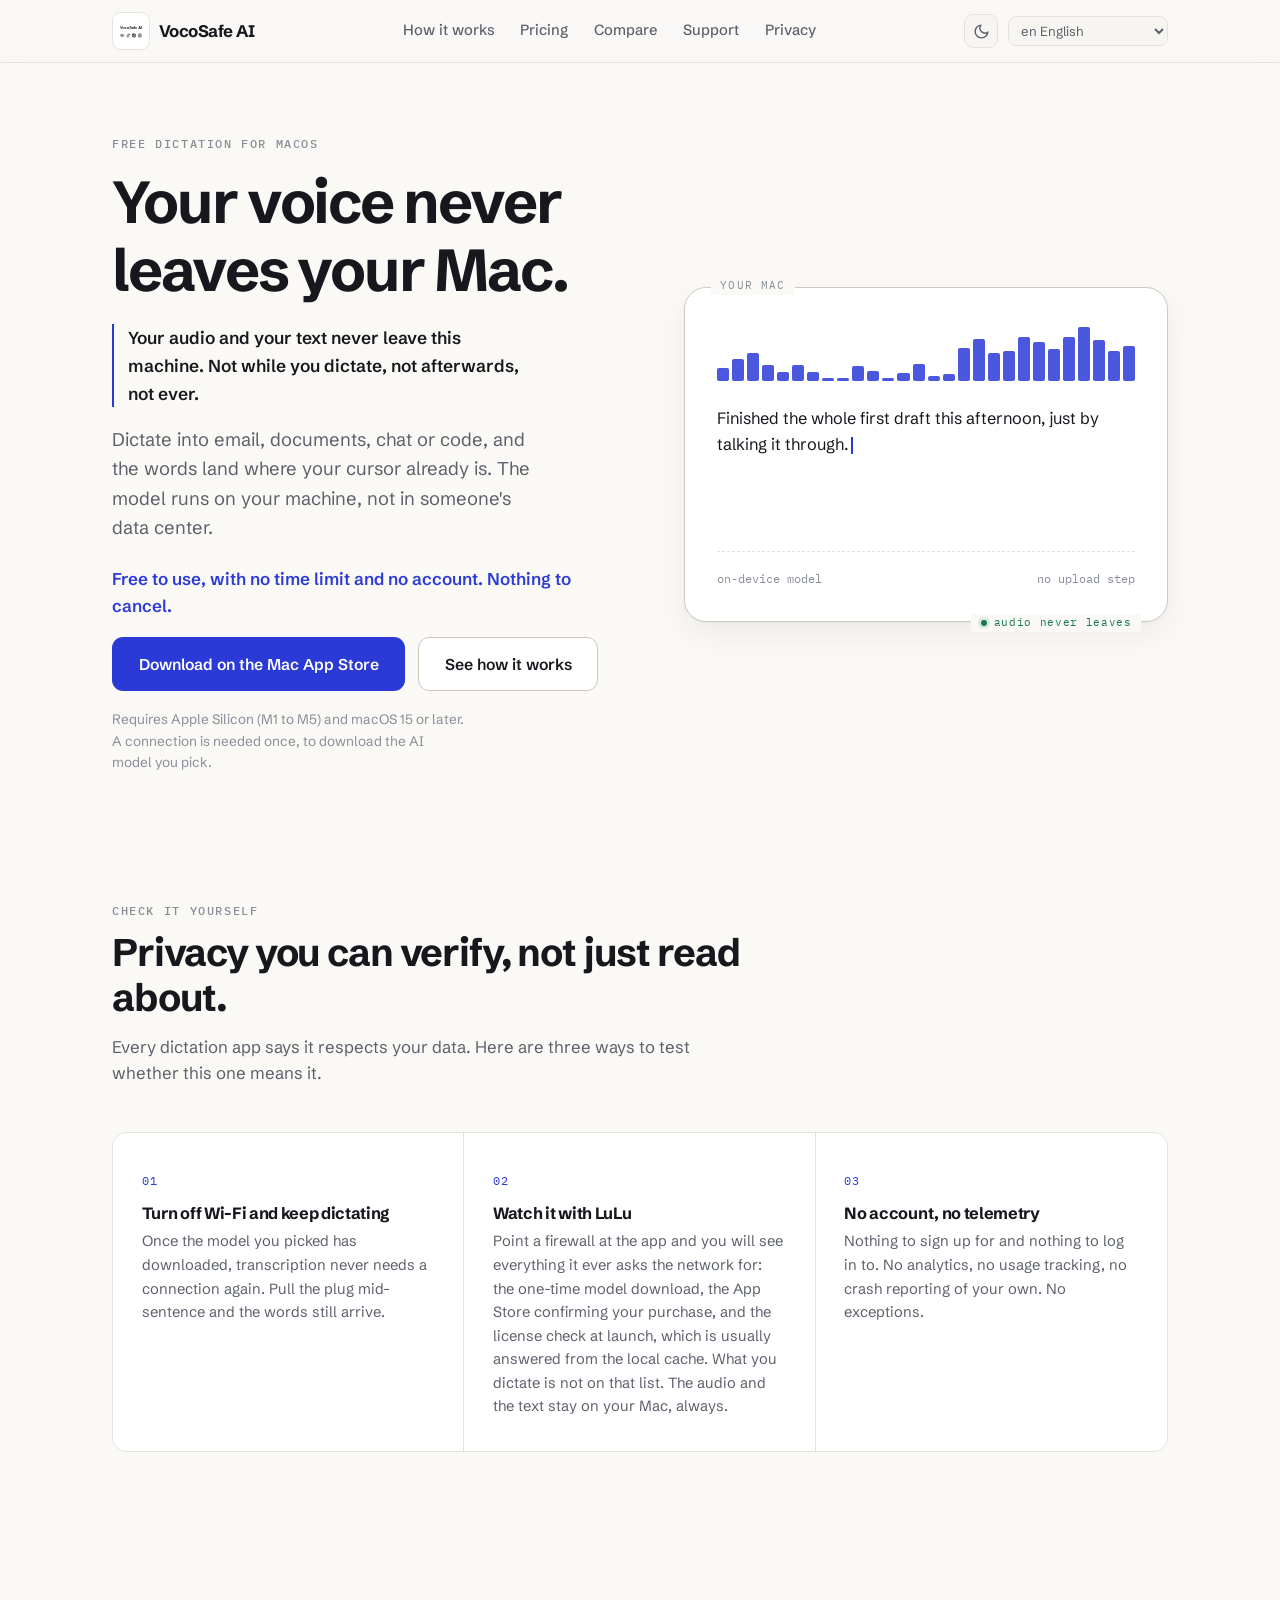
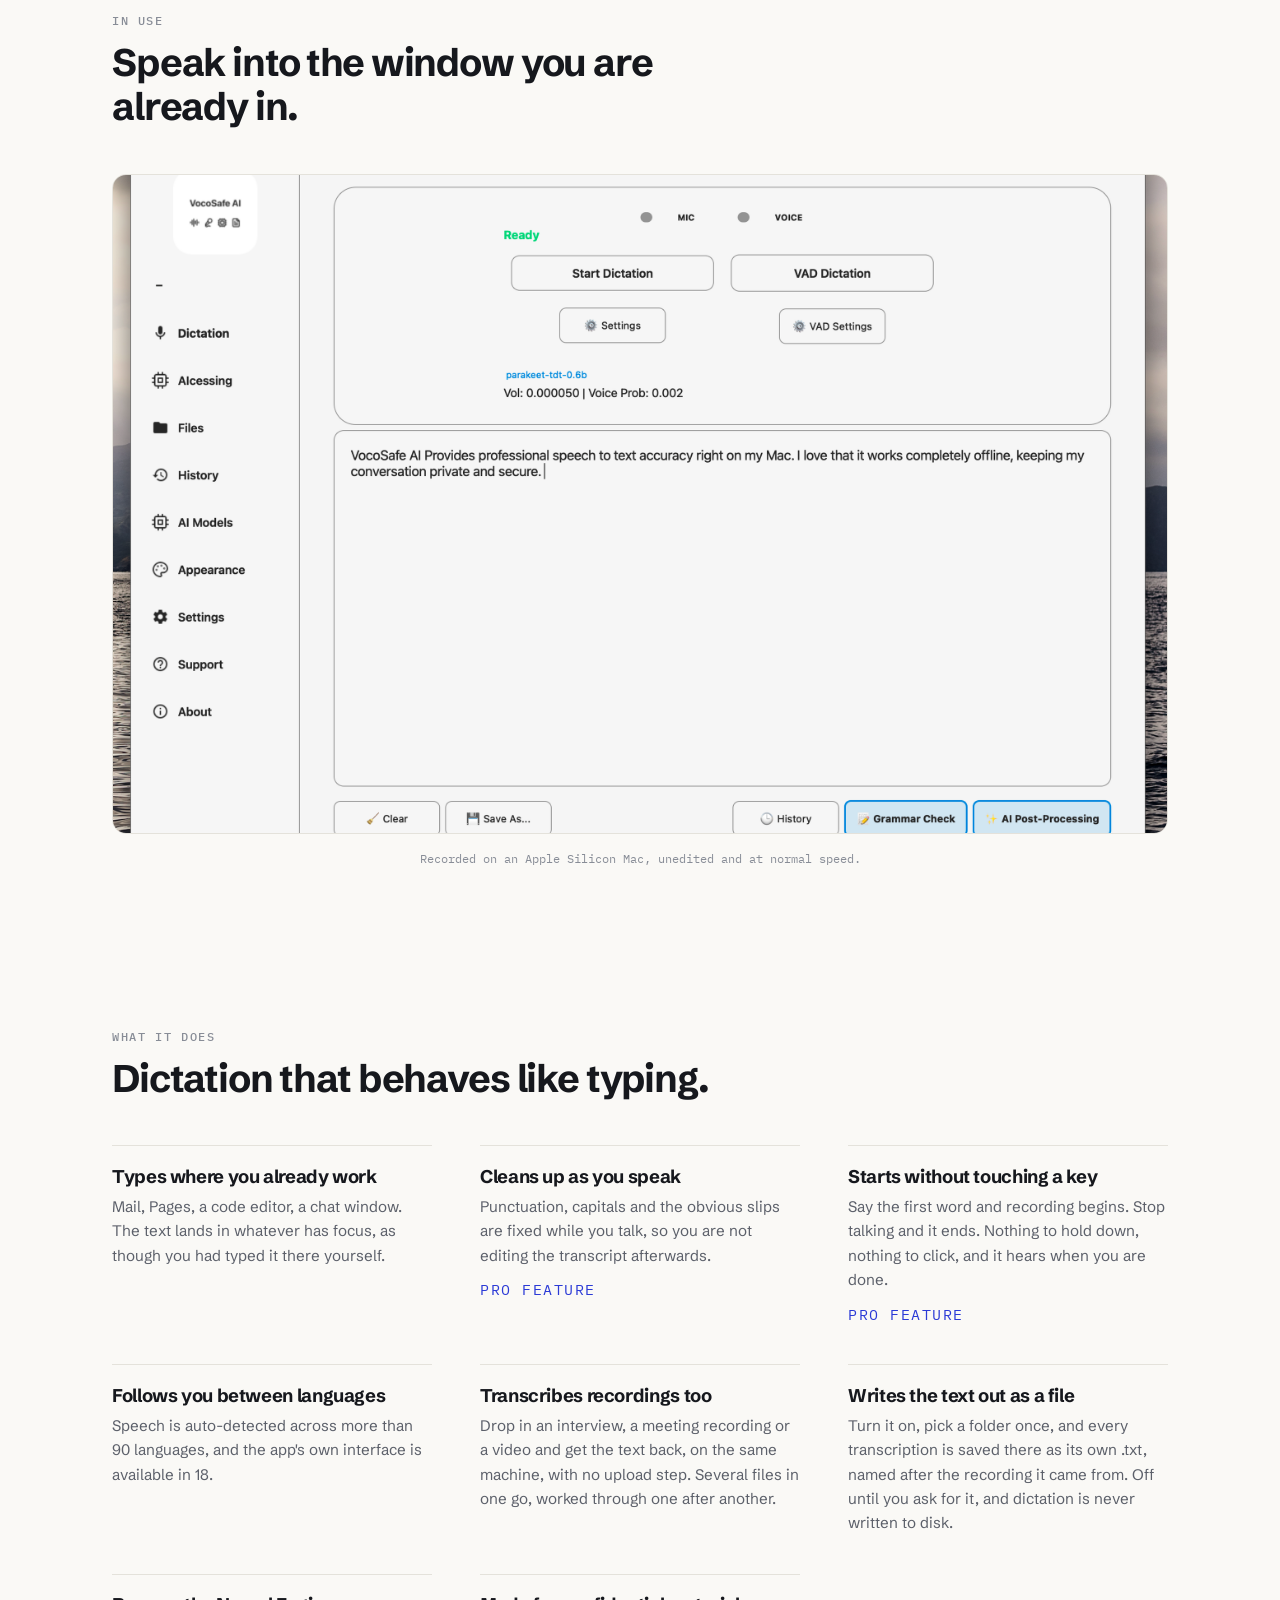
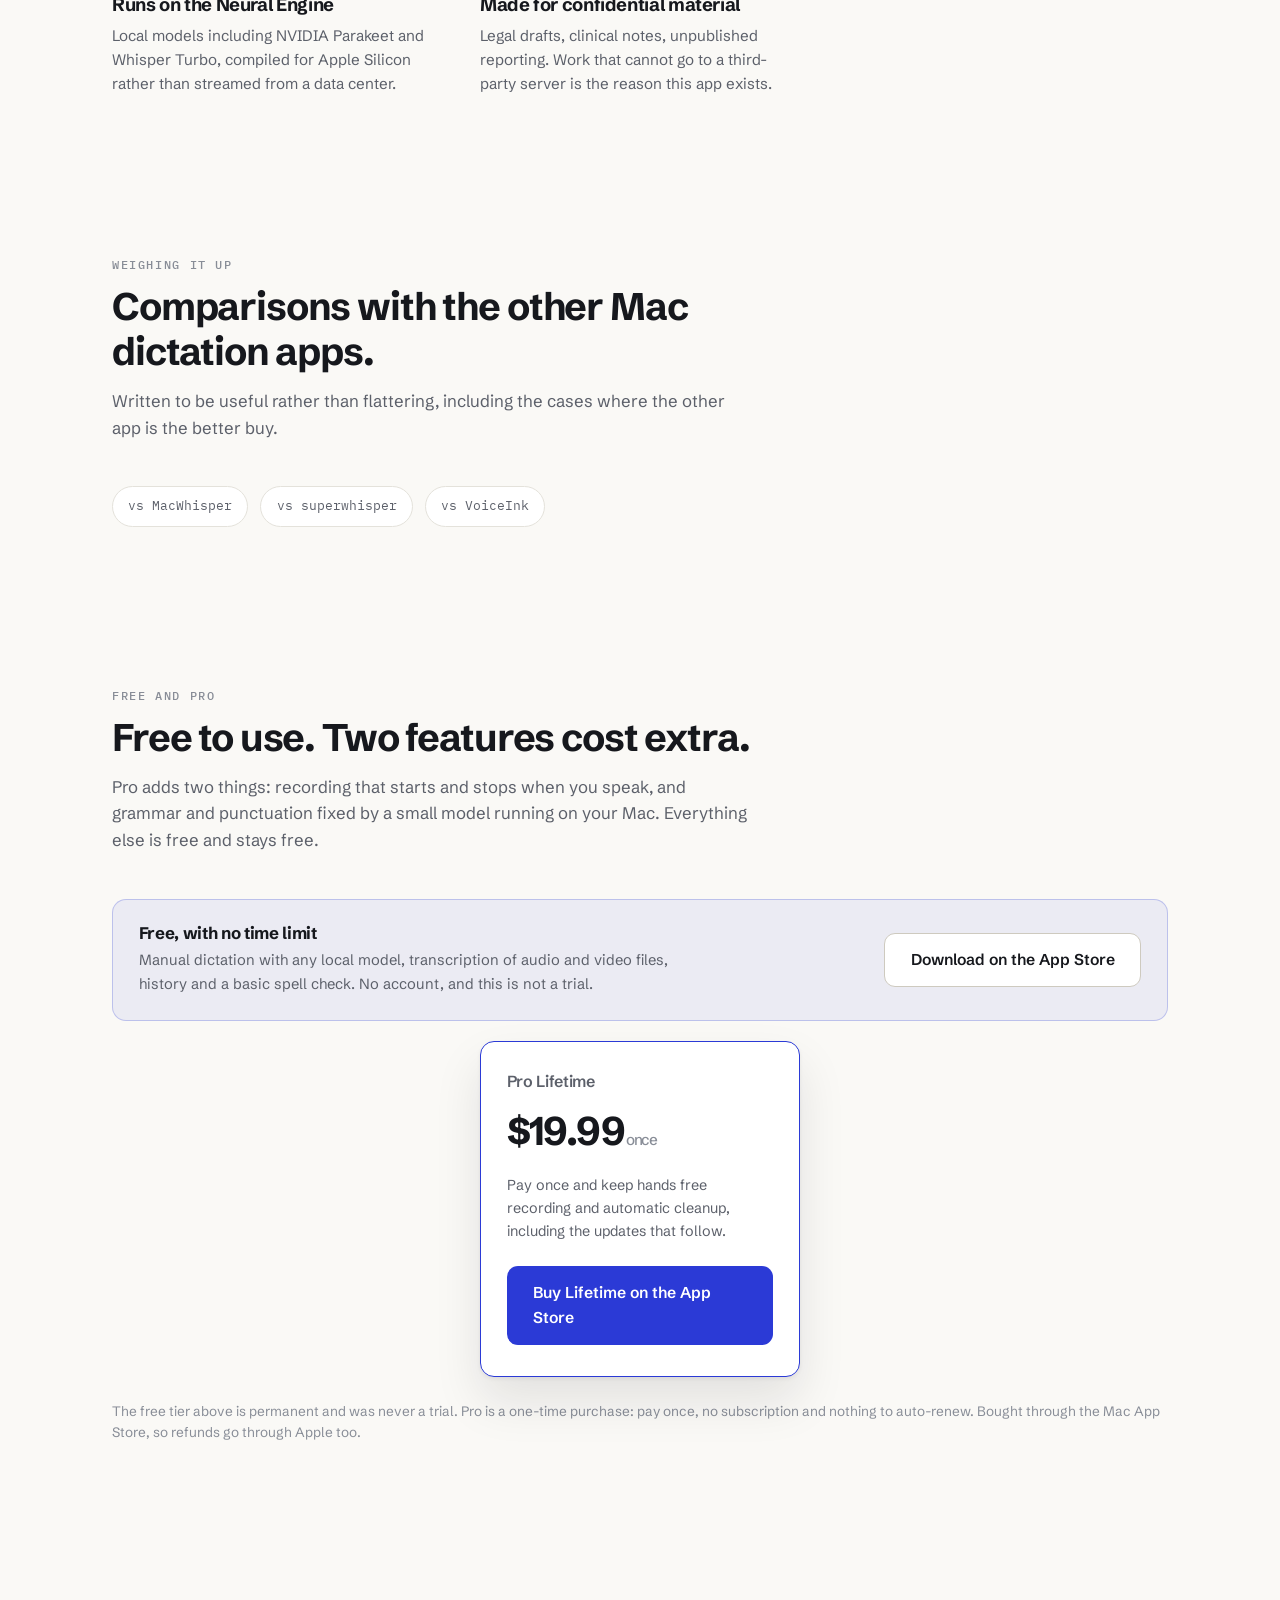
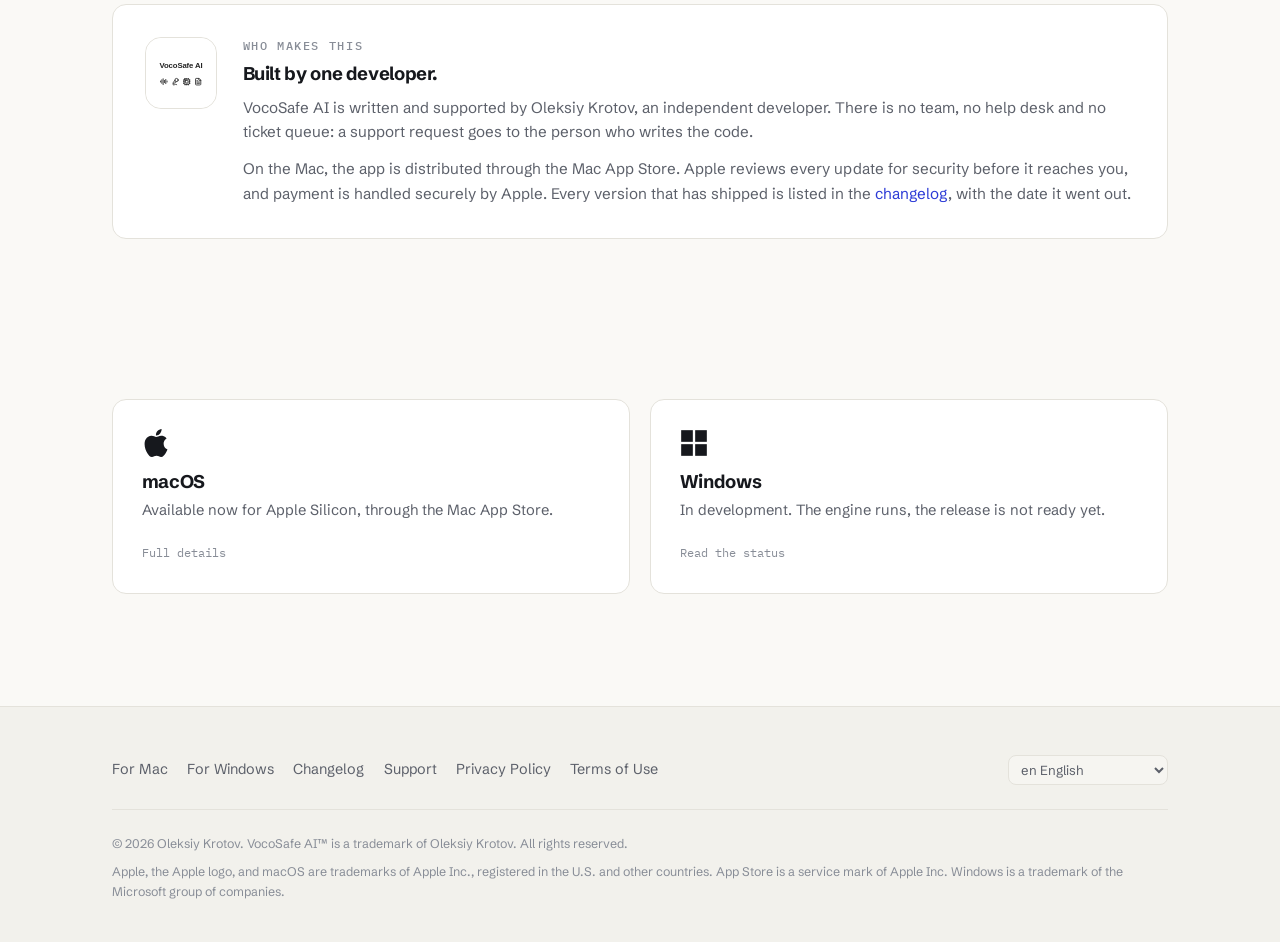
==== commit 59e17786: "website: publish" ====
--- a/index.html
+++ b/index.html
@@ -258,10 +258,12 @@
                 <h2 data-i18n="pricing_title">Free to use. Two features cost extra.</h2>
                 <p data-i18n="pricing_lede">Pro adds two things: recording that starts and stops when you speak, and grammar and punctuation fixed by a small model running on your Mac. Everything else is free and stays free.</p>
             </div>
-            <!-- Deliberately not a fourth card in the grid. The container is
-                 capped at 1120px, so four 250px cards need 1060px of a 1056px
-                 track and always wrap to a stranded third row, orphaning the
-                 one card that carries the featured border. -->
+            <!-- A strip rather than a card in the grid, and it should stay
+                 one. Originally that was a layout fix (four cards overflowed
+                 the 1056px track); now the reason is stronger. The free tier
+                 is not a plan competing with Pro, it is the whole app, and
+                 sitting it beside a priced card invites reading it as the
+                 stripped-down option. -->
             <div class="free-strip">
                 <div>
                     <h3 data-i18n="free_strip_title">Free, with no time limit</h3>
@@ -269,30 +271,20 @@
                 </div>
                 <a href="https://apps.apple.com/us/app/vocosafe-ai/id6762440983" class="btn-secondary" data-i18n="btn_download_free">Download on the App Store</a>
             </div>
-            <div class="pricing-grid">
-                <div class="plan">
-                    <h3 data-i18n="plan_monthly_title">Pro Monthly</h3>
-                    <div class="price">$7.99<span class="per">/month</span></div>
-                    <p class="plan-desc" data-i18n="plan_monthly_desc">Hands free recording and automatic cleanup, for a single project or to try properly before committing.</p>
-                    <a href="https://apps.apple.com/us/app/vocosafe-ai/id6762440983" class="btn-secondary" data-i18n="btn_subscribe_mas">Subscribe on the App Store</a>
-                </div>
-                <div class="plan">
-                    <h3 data-i18n="plan_yearly_title">Pro Yearly</h3>
-                    <div class="price">$39.99<span class="per">/year</span></div>
-                    <p class="plan-desc" data-i18n="plan_yearly_desc">The same two features all year, at $3.33 a month, billed once.</p>
-                    <a href="https://apps.apple.com/us/app/vocosafe-ai/id6762440983" class="btn-secondary" data-i18n="btn_subscribe_mas">Subscribe on the App Store</a>
-                </div>
-                <!-- Акция закончилась 31.08.2026, цена откатилась сама через
-                     Temporary Price Change в ASC. Здесь она откатывается руками:
-                     сайт про истечение акции ничего не знает. -->
+            <!-- Monthly and Yearly are gone for good, not just hidden: see
+                 the pricing_note rewrite below for why a single one-time
+                 purchase replaces them. Only one card remains, so the grid
+                 collapses to a single centered column (.pricing-grid-single
+                 in style.css) instead of stretching one card edge to edge. -->
+            <div class="pricing-grid pricing-grid-single">
                 <div class="plan featured">
                     <h3 data-i18n="plan_lifetime_title">Pro Lifetime</h3>
-                    <div class="price">$79.99<span class="per"> once</span></div>
+                    <div class="price">$19.99<span class="per"> once</span></div>
                     <p class="plan-desc" data-i18n="plan_lifetime_desc">Pay once and keep hands free recording and automatic cleanup, including the updates that follow.</p>
                     <a href="https://apps.apple.com/us/app/vocosafe-ai/id6762440983" class="btn-primary" data-i18n="btn_buy_lifetime_mas">Buy Lifetime on the App Store</a>
                 </div>
             </div>
-            <p class="small-text" style="margin-top: 1.5rem;" data-i18n="pricing_note">The free tier above has no trial and does not expire. Pro Monthly and Pro Yearly include a separate one-month free trial; Pro Lifetime has no trial, because the App Store does not offer trials on one-time purchases. Everything is bought through the Mac App Store, so canceling and refunds go through Apple.</p>
+            <p class="small-text" style="margin-top: 1.5rem;" data-i18n="pricing_note">The free tier above is permanent and was never a trial. Pro is a one-time purchase: pay once, no subscription and nothing to auto-renew. Bought through the Mac App Store, so refunds go through Apple too.</p>
         </div>
     </section>
 
--- a/style.css
+++ b/style.css
@@ -441,6 +441,17 @@
     gap: 1.25rem;
     align-items: stretch;
 }
+/* Down to one plan (Lifetime only), so the auto-fit grid above would
+   stretch that single card the full 1056px track width. Force it back
+   to a centered column instead. */
+.pricing-grid.pricing-grid-single {
+    display: flex;
+    justify-content: center;
+}
+.pricing-grid.pricing-grid-single .plan {
+    width: 100%;
+    max-width: 320px;
+}
 .plan {
     background: var(--surface);
     border: 1px solid var(--border);
